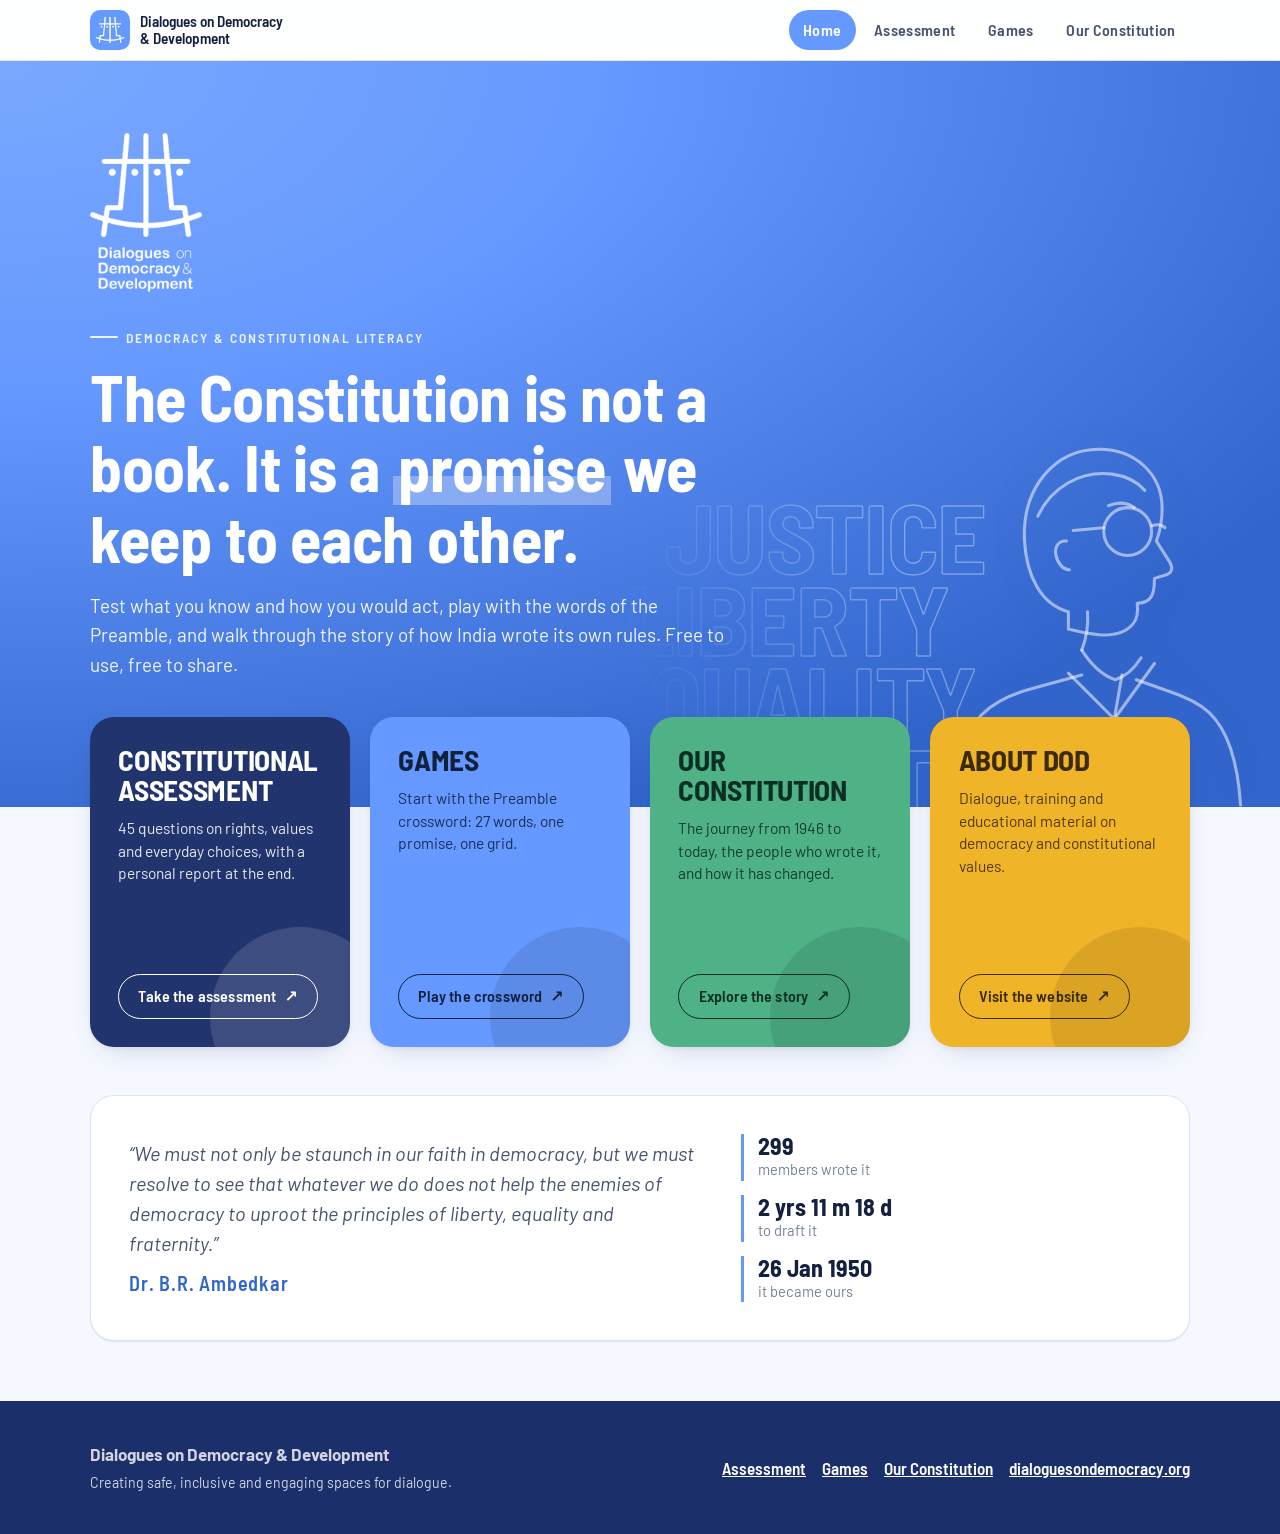
==== index.html @ 27ed3a21 "Add home hub, Preamble crossword and Our Constitution pages - index.html is now a tile hub; the asse" ====
<!doctype html>
<html lang="en">
<head>
  <meta charset="UTF-8">
  <meta name="viewport" content="width=device-width, initial-scale=1.0">
  <title>Democracy &amp; Constitutional Literacy · Dialogues on Democracy &amp; Development</title>
  <meta name="description" content="Take the constitutional literacy assessment, play the Preamble crossword, and explore the story of the Constitution of India. Free resources from Dialogues on Democracy &amp; Development.">
  <meta property="og:title" content="Democracy & Constitutional Literacy">
  <meta property="og:description" content="An assessment, a crossword and the story of our Constitution — from Dialogues on Democracy & Development.">
  <meta property="og:image" content="assets/logo-mark.png">
  <meta name="theme-color" content="#6699ff">
  <link rel="icon" type="image/png" href="assets/logo-mark.png">
  <link rel="preconnect" href="https://fonts.googleapis.com">
  <link rel="preconnect" href="https://fonts.gstatic.com" crossorigin>
  <link href="https://fonts.googleapis.com/css2?family=Barlow+Semi+Condensed:wght@500;600;700&family=Barlow:ital,wght@0,400;0,500;0,600;1,400&display=swap" rel="stylesheet">
  <link rel="stylesheet" href="css/base.css">
  <link rel="stylesheet" href="css/home.css">
</head>
<body>
  <nav class="site-nav">
    <div class="wrap">
      <a class="brand" href="./">
        <img src="assets/logo-mark.png" alt="">
        <span>Dialogues on Democracy<br>&amp; Development</span>
      </a>
      <ul>
        <li><a class="nav-link" href="./" aria-current="page">Home</a></li>
        <li><a class="nav-link" href="assessment.html">Assessment</a></li>
        <li><a class="nav-link" href="games.html">Games</a></li>
        <li><a class="nav-link" href="constitution.html">Our Constitution</a></li>
      </ul>
    </div>
  </nav>

  <header class="home-hero has-figure">
    <div class="hero-words" aria-hidden="true"><span>Justice</span><span>Liberty</span><span>Equality</span><span>Fraternity</span></div>
      <div class="hero-figure" aria-hidden="true">
        <svg viewBox="0 0 360 460" fill="none" stroke="currentColor" stroke-width="3.2" stroke-linecap="round" stroke-linejoin="round" aria-hidden="true" focusable="false">
        <!-- head in profile, facing right: skull, forehead, nose, lips, chin, jaw -->
        <path d="M152 256c-28-8-44-36-46-76-2-54 32-94 78-94 38 0 66 26 66 62 0 14-3 26-6 34l14 22c4 7 2 12-6 14l-10 3c0 9-1 16-4 20-3 4-8 6-14 6 1 9 0 16-4 21-7 9-20 13-36 12-10-1-20-3-32-6z"/>
        <!-- receding hairline, swept back -->
        <path d="M120 156c14-30 44-48 78-44 14 2 26 8 34 17"/>
        <!-- ear -->
        <path d="M150 182c-8-1-13 6-11 15 2 9 8 15 14 15"/>
        <!-- spectacles: lens, bridge, temple arm -->
        <circle cx="214" cy="172" r="25"/>
        <path d="M239 166c6-2 11-1 14 2"/>
        <path d="M189 168l-32 3"/>
        <!-- brow -->
        <path d="M194 145c10-4 20-3 27 2"/>
        <!-- neck -->
        <path d="M166 296c5-13 7-26 6-40"/>
        <!-- shoulders and jacket -->
        <path d="M28 458c4-52 18-84 42-102 12-9 28-16 48-21l48-13"/>
        <path d="M332 458c-3-48-14-79-33-97-10-9-24-16-42-22l-34-12"/>
        <!-- collar, lapels and tie -->
        <path d="M166 296c11 17 23 27 35 31 10-3 20-12 27-23"/>
        <path d="M152 320l48 48 8-46"/>
        <path d="M242 310l-42 58"/>
        <path d="M200 368l-14 20 18 72 20-72-14-20"/>
        </svg>
      </div>
    <div class="wrap">
      <img class="hero-logo" src="assets/logo-wordmark-white.png" alt="Dialogues on Democracy &amp; Development">
      <p class="eyebrow light">Democracy &amp; Constitutional Literacy</p>
      <h1>The Constitution is not a book. It is a <em>promise</em> we keep to each other.</h1>
      <p class="lede">Test what you know and how you would act, play with the words of the Preamble, and walk through the story of how India wrote its own rules. Free to use, free to share.</p>
    </div>
  </header>

  <main class="wrap home-main">
    <div class="tiles">
      <a class="tile t-navy" href="assessment.html">
        <h2>Constitutional<br>Assessment</h2>
        <p>45 questions on rights, values and everyday choices, with a personal report at the end.</p>
        <span class="tile-cta">Take the assessment <span aria-hidden="true">↗</span></span>
      </a>
      <a class="tile t-blue" href="games.html">
        <h2>Games</h2>
        <p>Start with the Preamble crossword: 27 words, one promise, one grid.</p>
        <span class="tile-cta">Play the crossword <span aria-hidden="true">↗</span></span>
      </a>
      <a class="tile t-green" href="constitution.html">
        <h2>Our<br>Constitution</h2>
        <p>The journey from 1946 to today, the people who wrote it, and how it has changed.</p>
        <span class="tile-cta">Explore the story <span aria-hidden="true">↗</span></span>
      </a>
      <a class="tile t-amber" href="https://www.dialoguesondemocracy.org/" target="_blank" rel="noopener">
        <h2>About DoD</h2>
        <p>Dialogue, training and educational material on democracy and constitutional values.</p>
        <span class="tile-cta">Visit the website <span aria-hidden="true">↗</span></span>
      </a>
    </div>

    <section class="quote-strip">
      <blockquote>
        “We must not only be staunch in our faith in democracy, but we must resolve to see that whatever we do does not help the enemies of democracy to uproot the principles of liberty, equality and fraternity.”
        <cite>Dr. B.R. Ambedkar</cite>
      </blockquote>
      <div class="strip-stats">
        <div><strong>299</strong><span>members wrote it</span></div>
        <div><strong>2 yrs 11 m 18 d</strong><span>to draft it</span></div>
        <div><strong>26 Jan 1950</strong><span>it became ours</span></div>
      </div>
    </section>
  </main>

  <footer class="site-foot">
    <div class="wrap">
      <div>
        <strong>Dialogues on Democracy &amp; Development</strong><br>
        <small>Creating safe, inclusive and engaging spaces for dialogue.</small>
      </div>
      <div class="foot-links">
        <a href="assessment.html">Assessment</a>
        <a href="games.html">Games</a>
        <a href="constitution.html">Our Constitution</a>
        <a href="https://www.dialoguesondemocracy.org/" target="_blank" rel="noopener">dialoguesondemocracy.org</a>
      </div>
    </div>
  </footer>
</body>
</html>
---- css/base.css ----
/* Constitutional Literacy Assessment — Dialogues on Democracy & Development
   Brand: periwinkle blue #6699ff, Barlow Semi Condensed display type. */

:root {
  --brand: #6699ff;
  --brand-600: #4a7cd4;
  --brand-700: #3366cc;
  --brand-900: #1b2f6b;
  --tint-1: #f0f4ff;
  --tint-2: #e6f2ff;
  --tint-3: #d6e3ff;

  --ink: #13203f;
  --ink-2: #46536f;
  --ink-3: #75809a;
  --line: #dde5f6;
  --bg: #f5f8ff;
  --surface: #ffffff;

  --s3: #17916a;   /* best response */
  --s2: #3f78de;   /* mostly aligned */
  --s1: #cc8a0a;   /* partly aligned */
  --s0: #d4574b;   /* not aligned */
  --s3-bg: #e3f5ee;
  --s2-bg: #e6eeff;
  --s1-bg: #fdf3dd;
  --s0-bg: #fbe8e6;

  --display: "Barlow Semi Condensed", "Barlow", system-ui, sans-serif;
  --body: "Barlow", system-ui, -apple-system, "Segoe UI", sans-serif;

  --r-sm: 10px;
  --r-md: 16px;
  --r-lg: 24px;
  --shadow-sm: 0 1px 2px rgba(19, 32, 63, .06), 0 1px 1px rgba(19, 32, 63, .04);
  --shadow-md: 0 10px 30px -12px rgba(27, 47, 107, .22), 0 2px 6px rgba(19, 32, 63, .05);
  --shadow-lg: 0 30px 60px -25px rgba(27, 47, 107, .35);
  --ease: cubic-bezier(.22, .8, .24, 1);
}

*, *::before, *::after { box-sizing: border-box; }
html { -webkit-text-size-adjust: 100%; }
body {
  margin: 0;
  background: var(--bg);
  color: var(--ink);
  font-family: var(--body);
  font-size: 17px;
  line-height: 1.55;
  -webkit-font-smoothing: antialiased;
  overflow-x: hidden;
}
h1, h2, h3, h4 { font-family: var(--display); line-height: 1.1; margin: 0; letter-spacing: -.005em; }
p { margin: 0; }
button, input { font: inherit; color: inherit; }
button { cursor: pointer; }
img { display: block; max-width: 100%; }
:focus-visible { outline: 3px solid var(--brand); outline-offset: 3px; border-radius: 6px; }
[tabindex="-1"]:focus { outline: none; }
.sr-only { position: absolute; width: 1px; height: 1px; overflow: hidden; clip: rect(0 0 0 0); white-space: nowrap; }

/* ---------- Buttons ---------- */
.btn {
  display: inline-flex; align-items: center; justify-content: center; gap: .55em;
  border: 0; border-radius: 999px;
  padding: .85em 1.6em;
  font-family: var(--display); font-weight: 600; font-size: 1.05rem; letter-spacing: .02em;
  transition: transform .2s var(--ease), box-shadow .2s var(--ease), background .2s, color .2s, opacity .2s;
  text-decoration: none; white-space: nowrap;
}
.btn svg { width: 1.1em; height: 1.1em; flex: none; }
.btn-primary { background: var(--brand); color: #fff; box-shadow: 0 8px 20px -8px rgba(102, 153, 255, .9); }
.btn-primary:hover:not(:disabled) { background: var(--brand-600); transform: translateY(-1px); }
.btn-primary:active:not(:disabled) { transform: translateY(0); }
.btn-primary:disabled { background: #b9cbf2; box-shadow: none; cursor: not-allowed; }
.btn-dark { background: var(--brand-900); color: #fff; }
.btn-dark:hover { background: #12234f; transform: translateY(-1px); }
.btn-ghost { background: transparent; color: var(--ink-2); padding-inline: 1.1em; }
.btn-ghost:hover { background: var(--tint-1); color: var(--brand-700); }
.btn-outline { background: var(--surface); color: var(--brand-700); box-shadow: inset 0 0 0 1.5px var(--tint-3); }
.btn-outline:hover { box-shadow: inset 0 0 0 1.5px var(--brand); }
.btn-white { background: #fff; color: var(--brand-700); }
.btn-white:hover { transform: translateY(-1px); box-shadow: 0 10px 24px -10px rgba(0,0,0,.35); }
.btn-lg { font-size: 1.15rem; padding: 1em 2em; }
.btn.ready { animation: nudge 1.6s var(--ease) 1; }
@keyframes nudge { 0%, 100% { box-shadow: 0 8px 20px -8px rgba(102,153,255,.9); } 40% { box-shadow: 0 0 0 8px rgba(102,153,255,.18), 0 8px 20px -8px rgba(102,153,255,.9); } }


/* ---------- Shared page furniture ---------- */
.wrap { width: 100%; max-width: 1180px; margin: 0 auto; padding: 0 clamp(16px, 4vw, 40px); }
.eyebrow {
  display: inline-flex; align-items: center; gap: .6em;
  font-family: var(--display); font-weight: 600; text-transform: uppercase; letter-spacing: .14em; font-size: .85rem;
  color: var(--brand-700);
}
.eyebrow::before { content: ""; width: 28px; height: 2px; background: currentColor; border-radius: 2px; }
.on-dark .eyebrow, .eyebrow.light { color: rgba(255,255,255,.88); }
/* The four Preamble words, set as an outlined lettermark behind the content. */
.hero-words {
  position: absolute; inset: auto -1.5% -3% auto; z-index: -1;
  display: flex; flex-direction: column; align-items: flex-end;
  font-family: var(--display); font-weight: 700; text-transform: uppercase;
  font-size: clamp(52px, 7.6vw, 116px); line-height: .84; letter-spacing: -.015em;
  color: transparent; -webkit-text-stroke: 1.4px rgba(255, 255, 255, .34);
  pointer-events: none; user-select: none;
  -webkit-mask-image: linear-gradient(258deg, #000 18%, rgba(0,0,0,.45) 48%, transparent 72%);
  mask-image: linear-gradient(258deg, #000 18%, rgba(0,0,0,.45) 48%, transparent 72%);
}
.hero-words span { display: block; animation: wordIn .9s var(--ease) both; }
.hero-words span:nth-child(1) { animation-delay: .05s; }
.hero-words span:nth-child(2) { margin-right: .38em; animation-delay: .16s; }
.hero-words span:nth-child(3) { margin-right: .1em; animation-delay: .27s; }
.hero-words span:nth-child(4) { animation-delay: .38s; }
@keyframes wordIn { from { opacity: 0; transform: translateX(26px); } to { opacity: 1; transform: none; } }

/* Line-art portrait used alongside the lettermark. */
.hero-figure {
  position: absolute; z-index: -1; pointer-events: none; user-select: none;
  right: clamp(-28px, 1vw, 40px); bottom: 0;
  height: min(86%, 440px); width: auto; color: #fff;
  filter: drop-shadow(0 0 26px rgba(19, 32, 63, .14));
}
.hero-figure svg { height: 100%; width: auto; }
.hero-figure path, .hero-figure circle {
  stroke: rgba(255,255,255,.52);
  stroke-dasharray: 1400; stroke-dashoffset: 1400;
  animation: draw 2.4s var(--ease) forwards;
}
.hero-figure circle { stroke-dasharray: 200; stroke-dashoffset: 200; }
/* When a hero carries the portrait, the lettermark sits to its left. */
.has-figure .hero-words { right: clamp(180px, 23vw, 350px); bottom: -2%; }
@keyframes draw { to { stroke-dashoffset: 0; } }
@media (prefers-reduced-motion: reduce) {
  .hero-figure path, .hero-figure circle { stroke-dashoffset: 0; animation: none; }
}
@media (max-width: 900px) {
  .hero-figure { height: min(50%, 220px); right: -20px; }
  .hero-figure path, .hero-figure circle { stroke: rgba(255,255,255,.4); }
  /* One graphic is enough on a small screen: keep the portrait, drop the lettermark. */
  .has-figure .hero-words { display: none; }
  .has-figure .hero-figure { height: min(38%, 200px); right: -46px; bottom: -8px; opacity: .5; }
}

.site-nav {
  position: sticky; top: 0; z-index: 30;
  background: rgba(255,255,255,.88); backdrop-filter: saturate(1.4) blur(12px); -webkit-backdrop-filter: saturate(1.4) blur(12px);
  border-bottom: 1px solid var(--line);
}
.site-nav .wrap { display: flex; align-items: center; justify-content: space-between; gap: 20px; padding-block: 10px; }
.brand { display: flex; align-items: center; gap: 10px; text-decoration: none; color: var(--ink); background: none; border: 0; padding: 0; text-align: left; }
.brand img { width: 40px; height: 40px; border-radius: 10px; }
.brand span { font-family: var(--display); font-weight: 600; font-size: .95rem; line-height: 1.1; }
.site-nav ul { list-style: none; display: flex; gap: 4px; margin: 0; padding: 0; }
.site-nav a.nav-link {
  display: block; text-decoration: none; color: var(--ink-2);
  font-family: var(--display); font-weight: 600; font-size: 1rem; letter-spacing: .02em;
  padding: .45em .9em; border-radius: 999px; transition: background .2s, color .2s; white-space: nowrap;
}
.site-nav a.nav-link:hover { background: var(--tint-1); color: var(--brand-700); }
.site-nav a.nav-link[aria-current="page"] { background: var(--brand); color: #fff; }

.site-foot { background: var(--brand-900); color: rgba(255,255,255,.8); padding: 40px 0; margin-top: 60px; }
.site-foot .wrap { display: flex; flex-wrap: wrap; gap: 16px 32px; align-items: center; justify-content: space-between; }
.site-foot a { color: #fff; }
.site-foot .foot-links { display: flex; flex-wrap: wrap; gap: 16px; font-family: var(--display); font-weight: 600; }
.site-foot small { font-size: .88rem; }

@media (max-width: 680px) {
  .site-nav .wrap { flex-direction: column; align-items: stretch; gap: 10px; }
  .site-nav ul { overflow-x: auto; scrollbar-width: none; padding-bottom: 2px; }
  .site-nav .brand span { font-size: .88rem; }
  .site-nav ul::-webkit-scrollbar { display: none; }
  .site-foot .wrap { flex-direction: column; align-items: flex-start; }
}

/* ---------- Motion ---------- */
@keyframes rise { from { opacity: 0; transform: translateY(14px); } to { opacity: 1; transform: none; } }
@keyframes inR { from { opacity: 0; transform: translateX(36px); } to { opacity: 1; transform: none; } }
@keyframes inL { from { opacity: 0; transform: translateX(-36px); } to { opacity: 1; transform: none; } }
@keyframes pop { from { opacity: 0; transform: scale(.96) translateY(10px); } to { opacity: 1; transform: none; } }
.anim-r { animation: inR .5s var(--ease) both; }
.anim-l { animation: inL .5s var(--ease) both; }
.anim-pop { animation: pop .6s var(--ease) both; }
.anim-rise { animation: rise .6s var(--ease) both; }
.options .opt { animation: rise .45s var(--ease) both; }
.options .opt:nth-child(1) { animation-delay: .06s; }
.options .opt:nth-child(2) { animation-delay: .11s; }
.options .opt:nth-child(3) { animation-delay: .16s; }
.options .opt:nth-child(4) { animation-delay: .21s; }
.options .opt:nth-child(5) { animation-delay: .26s; }
.report-body > * { animation: rise .7s var(--ease) both; }
.report-body > *:nth-child(2) { animation-delay: .1s; }
.report-body > *:nth-child(3) { animation-delay: .2s; }

@media (prefers-reduced-motion: reduce) {
  *, *::before, *::after { animation-duration: .01ms !important; animation-delay: 0ms !important; transition-duration: .01ms !important; }
}
---- css/home.css ----
/* Home hub — Dialogues on Democracy & Development */

.home-hero {
  position: relative; overflow: hidden; isolation: isolate;
  background: radial-gradient(120% 110% at 0% 0%, #7aa8ff 0%, var(--brand) 40%, var(--brand-700) 100%);
  color: #fff; padding: clamp(34px, 6vw, 72px) 0 clamp(70px, 10vw, 128px);
}
.home-hero .hero-logo { width: clamp(84px, 9vw, 112px); margin-bottom: 26px; }
.home-hero h1 { font-size: clamp(2.2rem, 5.2vw, 4rem); font-weight: 700; margin: 14px 0 18px; max-width: 20ch; }
.home-hero h1 em { font-style: normal; background: linear-gradient(transparent 62%, rgba(255,255,255,.3) 62%); padding: 0 .08em; }
.home-hero .lede { font-size: clamp(1.02rem, 1.6vw, 1.18rem); color: rgba(255,255,255,.92); max-width: 58ch; }

.home-main { margin-top: clamp(-90px, -8vw, -56px); position: relative; z-index: 2; }

.tiles { display: grid; grid-template-columns: repeat(4, minmax(0, 1fr)); gap: clamp(14px, 1.6vw, 22px); }
.tile {
  position: relative; overflow: hidden; isolation: isolate;
  display: flex; flex-direction: column; gap: 12px;
  min-height: clamp(260px, 26vw, 330px);
  border-radius: var(--r-lg); padding: clamp(20px, 2.2vw, 30px);
  text-decoration: none; box-shadow: var(--shadow-md);
  transition: transform .3s var(--ease), box-shadow .3s var(--ease);
  animation: rise .6s var(--ease) both;
}
.tile:nth-child(2) { animation-delay: .08s; }
.tile:nth-child(3) { animation-delay: .16s; }
.tile:nth-child(4) { animation-delay: .24s; }
.tile::after {
  content: ""; position: absolute; right: -40px; bottom: -60px; width: 180px; height: 180px; z-index: -1;
  border-radius: 50%; background: currentColor; opacity: .12;
  transition: transform .45s var(--ease);
}
.tile:hover { transform: translateY(-6px); box-shadow: var(--shadow-lg); }
.tile:hover::after { transform: scale(1.45); }
.tile h2 {
  font-family: var(--display); font-weight: 700; text-transform: uppercase;
  font-size: clamp(1.5rem, 2.3vw, 2.1rem); line-height: 1.02; letter-spacing: -.01em;
}
.tile p { font-size: .97rem; line-height: 1.45; opacity: .88; max-width: 30ch; }
.tile-cta {
  margin-top: auto; align-self: flex-start;
  display: inline-flex; align-items: center; gap: .5em;
  border: 1.6px solid currentColor; border-radius: 999px;
  padding: .55em 1.2em;
  font-family: var(--display); font-weight: 600; font-size: 1rem; letter-spacing: .01em;
  transition: background .25s, color .25s;
}
.tile:hover .tile-cta { background: currentColor; }
.tile:hover .tile-cta span { color: inherit; }

/* Colour ways — the CTA fill flips to the tile's own background on hover. */
.t-navy { background: #22346e; color: #fff; }
.t-navy:hover .tile-cta { color: #22346e; }
.t-blue { background: var(--brand); color: #10213f; }
.t-blue:hover .tile-cta { color: var(--brand); }
.t-green { background: #4fb286; color: #0b2f22; }
.t-green:hover .tile-cta { color: #4fb286; }
.t-amber { background: #f0b429; color: #3b2a02; }
.t-amber:hover .tile-cta { color: #f0b429; }

.quote-strip {
  margin: clamp(28px, 4vw, 48px) 0 0;
  display: grid; grid-template-columns: minmax(0, 1.4fr) minmax(0, 1fr); gap: clamp(20px, 3vw, 44px); align-items: center;
  background: var(--surface); border: 1px solid var(--line); border-radius: var(--r-lg);
  padding: clamp(22px, 3vw, 38px); box-shadow: var(--shadow-sm);
}
.quote-strip blockquote { margin: 0; font-size: clamp(1.05rem, 1.6vw, 1.25rem); font-style: italic; color: var(--ink-2); line-height: 1.5; }
.quote-strip cite { display: block; margin-top: 10px; font-style: normal; font-family: var(--display); font-weight: 600; letter-spacing: .04em; color: var(--brand-700); }
.strip-stats { display: grid; gap: 14px; }
.strip-stats div { display: flex; flex-direction: column; border-left: 3px solid var(--brand); padding-left: 14px; }
.strip-stats strong { font-family: var(--display); font-weight: 700; font-size: 1.5rem; line-height: 1; }
.strip-stats span { font-size: .92rem; color: var(--ink-3); }

@media (max-width: 1000px) {
  .tiles { grid-template-columns: repeat(2, minmax(0, 1fr)); }
  .quote-strip { grid-template-columns: 1fr; }
}
@media (max-width: 560px) {
  .tiles { grid-template-columns: 1fr; }
  .tile { min-height: 0; }
}
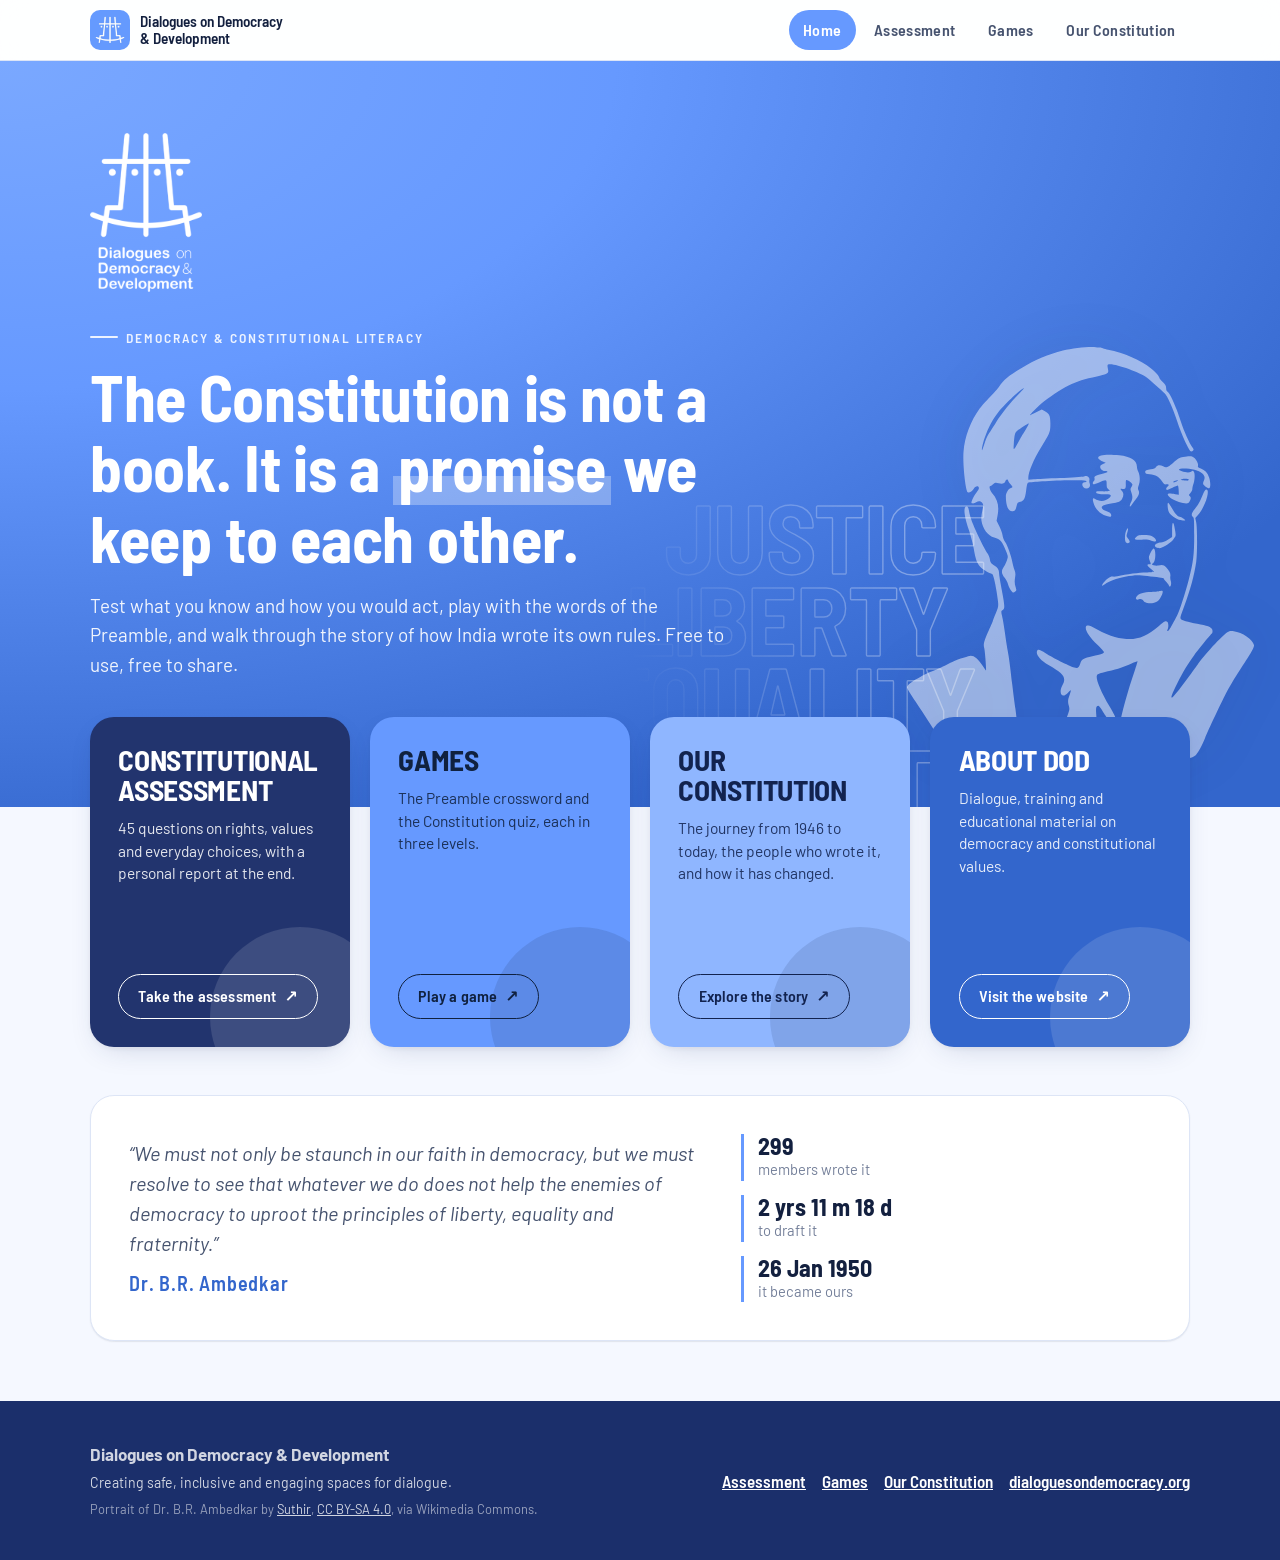
==== commit 1656eec5: "Add quiz and crossword levels, photographs on Our Constitution, new portrait Games - games.html is n" ====
--- a/index.html
+++ b/index.html
@@ -34,32 +34,7 @@
 
   <header class="home-hero has-figure">
     <div class="hero-words" aria-hidden="true"><span>Justice</span><span>Liberty</span><span>Equality</span><span>Fraternity</span></div>
-      <div class="hero-figure" aria-hidden="true">
-        <svg viewBox="0 0 360 460" fill="none" stroke="currentColor" stroke-width="3.2" stroke-linecap="round" stroke-linejoin="round" aria-hidden="true" focusable="false">
-        <!-- head in profile, facing right: skull, forehead, nose, lips, chin, jaw -->
-        <path d="M152 256c-28-8-44-36-46-76-2-54 32-94 78-94 38 0 66 26 66 62 0 14-3 26-6 34l14 22c4 7 2 12-6 14l-10 3c0 9-1 16-4 20-3 4-8 6-14 6 1 9 0 16-4 21-7 9-20 13-36 12-10-1-20-3-32-6z"/>
-        <!-- receding hairline, swept back -->
-        <path d="M120 156c14-30 44-48 78-44 14 2 26 8 34 17"/>
-        <!-- ear -->
-        <path d="M150 182c-8-1-13 6-11 15 2 9 8 15 14 15"/>
-        <!-- spectacles: lens, bridge, temple arm -->
-        <circle cx="214" cy="172" r="25"/>
-        <path d="M239 166c6-2 11-1 14 2"/>
-        <path d="M189 168l-32 3"/>
-        <!-- brow -->
-        <path d="M194 145c10-4 20-3 27 2"/>
-        <!-- neck -->
-        <path d="M166 296c5-13 7-26 6-40"/>
-        <!-- shoulders and jacket -->
-        <path d="M28 458c4-52 18-84 42-102 12-9 28-16 48-21l48-13"/>
-        <path d="M332 458c-3-48-14-79-33-97-10-9-24-16-42-22l-34-12"/>
-        <!-- collar, lapels and tie -->
-        <path d="M166 296c11 17 23 27 35 31 10-3 20-12 27-23"/>
-        <path d="M152 320l48 48 8-46"/>
-        <path d="M242 310l-42 58"/>
-        <path d="M200 368l-14 20 18 72 20-72-14-20"/>
-        </svg>
-      </div>
+      <div class="hero-figure" aria-hidden="true"><img src="assets/ambedkar-portrait.svg" alt=""></div>
     <div class="wrap">
       <img class="hero-logo" src="assets/logo-wordmark-white.png" alt="Dialogues on Democracy &amp; Development">
       <p class="eyebrow light">Democracy &amp; Constitutional Literacy</p>
@@ -77,15 +52,15 @@
       </a>
       <a class="tile t-blue" href="games.html">
         <h2>Games</h2>
-        <p>Start with the Preamble crossword: 27 words, one promise, one grid.</p>
-        <span class="tile-cta">Play the crossword <span aria-hidden="true">↗</span></span>
+        <p>The Preamble crossword and the Constitution quiz, each in three levels.</p>
+        <span class="tile-cta">Play a game <span aria-hidden="true">↗</span></span>
       </a>
-      <a class="tile t-green" href="constitution.html">
+      <a class="tile t-sky" href="constitution.html">
         <h2>Our<br>Constitution</h2>
         <p>The journey from 1946 to today, the people who wrote it, and how it has changed.</p>
         <span class="tile-cta">Explore the story <span aria-hidden="true">↗</span></span>
       </a>
-      <a class="tile t-amber" href="https://www.dialoguesondemocracy.org/" target="_blank" rel="noopener">
+      <a class="tile t-deep" href="https://www.dialoguesondemocracy.org/" target="_blank" rel="noopener">
         <h2>About DoD</h2>
         <p>Dialogue, training and educational material on democracy and constitutional values.</p>
         <span class="tile-cta">Visit the website <span aria-hidden="true">↗</span></span>
@@ -109,7 +84,8 @@
     <div class="wrap">
       <div>
         <strong>Dialogues on Democracy &amp; Development</strong><br>
-        <small>Creating safe, inclusive and engaging spaces for dialogue.</small>
+        <small>Creating safe, inclusive and engaging spaces for dialogue.</small><br>
+        <small class="attrib">Portrait of Dr. B.R. Ambedkar by <a href="https://commons.wikimedia.org/wiki/File:B._R._Ambedkar.svg" target="_blank" rel="noopener">Suthir</a>, <a href="https://creativecommons.org/licenses/by-sa/4.0" target="_blank" rel="noopener">CC BY-SA 4.0</a>, via Wikimedia Commons.</small>
       </div>
       <div class="foot-links">
         <a href="assessment.html">Assessment</a>
--- a/css/base.css
+++ b/css/base.css
@@ -116,29 +116,27 @@
 /* Line-art portrait used alongside the lettermark. */
 .hero-figure {
   position: absolute; z-index: -1; pointer-events: none; user-select: none;
-  right: clamp(-28px, 1vw, 40px); bottom: 0;
-  height: min(86%, 440px); width: auto; color: #fff;
+  right: clamp(-20px, 2vw, 56px); bottom: 0;
+  height: min(88%, 460px); width: auto; color: #fff;
   filter: drop-shadow(0 0 26px rgba(19, 32, 63, .14));
 }
-.hero-figure svg { height: 100%; width: auto; }
-.hero-figure path, .hero-figure circle {
-  stroke: rgba(255,255,255,.52);
-  stroke-dasharray: 1400; stroke-dashoffset: 1400;
-  animation: draw 2.4s var(--ease) forwards;
+.hero-figure img {
+  height: 100%; width: auto;
+  /* the source art is black; this renders it white against the blue */
+  filter: brightness(0) invert(1);
+  opacity: .5;
+  animation: figureIn 1.2s var(--ease) both;
 }
-.hero-figure circle { stroke-dasharray: 200; stroke-dashoffset: 200; }
+@keyframes figureIn { from { opacity: 0; transform: translateY(14px) scale(.98); } to { opacity: .5; transform: none; } }
 /* When a hero carries the portrait, the lettermark sits to its left. */
 .has-figure .hero-words { right: clamp(180px, 23vw, 350px); bottom: -2%; }
-@keyframes draw { to { stroke-dashoffset: 0; } }
-@media (prefers-reduced-motion: reduce) {
-  .hero-figure path, .hero-figure circle { stroke-dashoffset: 0; animation: none; }
-}
+
 @media (max-width: 900px) {
   .hero-figure { height: min(50%, 220px); right: -20px; }
-  .hero-figure path, .hero-figure circle { stroke: rgba(255,255,255,.4); }
   /* One graphic is enough on a small screen: keep the portrait, drop the lettermark. */
   .has-figure .hero-words { display: none; }
-  .has-figure .hero-figure { height: min(38%, 200px); right: -46px; bottom: -8px; opacity: .5; }
+  .has-figure .hero-figure { height: min(40%, 210px); right: -34px; bottom: -6px; }
+  .has-figure .hero-figure img { opacity: .34; }
 }
 
 .site-nav {
@@ -164,6 +162,8 @@
 .site-foot a { color: #fff; }
 .site-foot .foot-links { display: flex; flex-wrap: wrap; gap: 16px; font-family: var(--display); font-weight: 600; }
 .site-foot small { font-size: .88rem; }
+.site-foot .attrib { display: inline-block; margin-top: 6px; color: rgba(255,255,255,.55); font-size: .8rem; }
+.site-foot .attrib a { color: rgba(255,255,255,.8); }
 
 @media (max-width: 680px) {
   .site-nav .wrap { flex-direction: column; align-items: stretch; gap: 10px; }
--- a/css/home.css
+++ b/css/home.css
@@ -53,10 +53,10 @@
 .t-navy:hover .tile-cta { color: #22346e; }
 .t-blue { background: var(--brand); color: #10213f; }
 .t-blue:hover .tile-cta { color: var(--brand); }
-.t-green { background: #4fb286; color: #0b2f22; }
-.t-green:hover .tile-cta { color: #4fb286; }
-.t-amber { background: #f0b429; color: #3b2a02; }
-.t-amber:hover .tile-cta { color: #f0b429; }
+.t-sky { background: #8fb6ff; color: #12234f; }
+.t-sky:hover .tile-cta { color: #8fb6ff; }
+.t-deep { background: var(--brand-700); color: #fff; }
+.t-deep:hover .tile-cta { color: var(--brand-700); }
 
 .quote-strip {
   margin: clamp(28px, 4vw, 48px) 0 0;
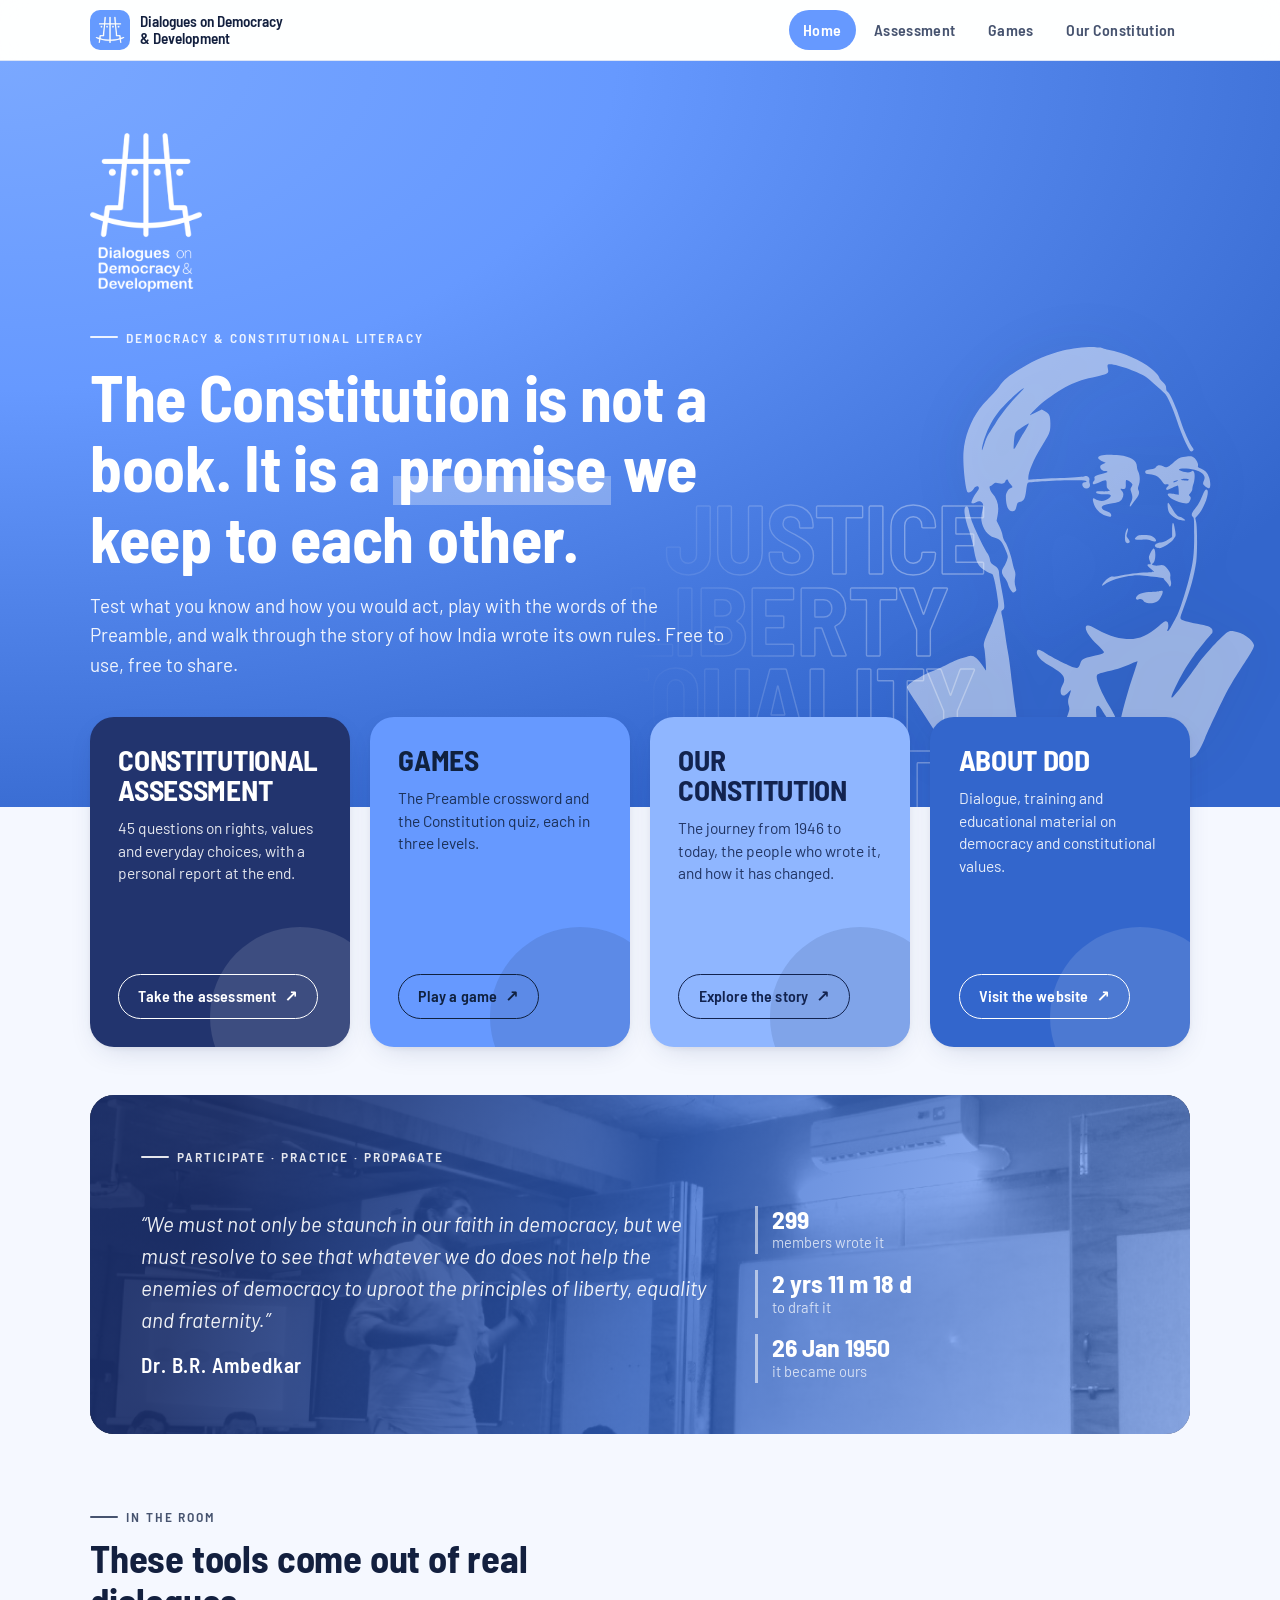
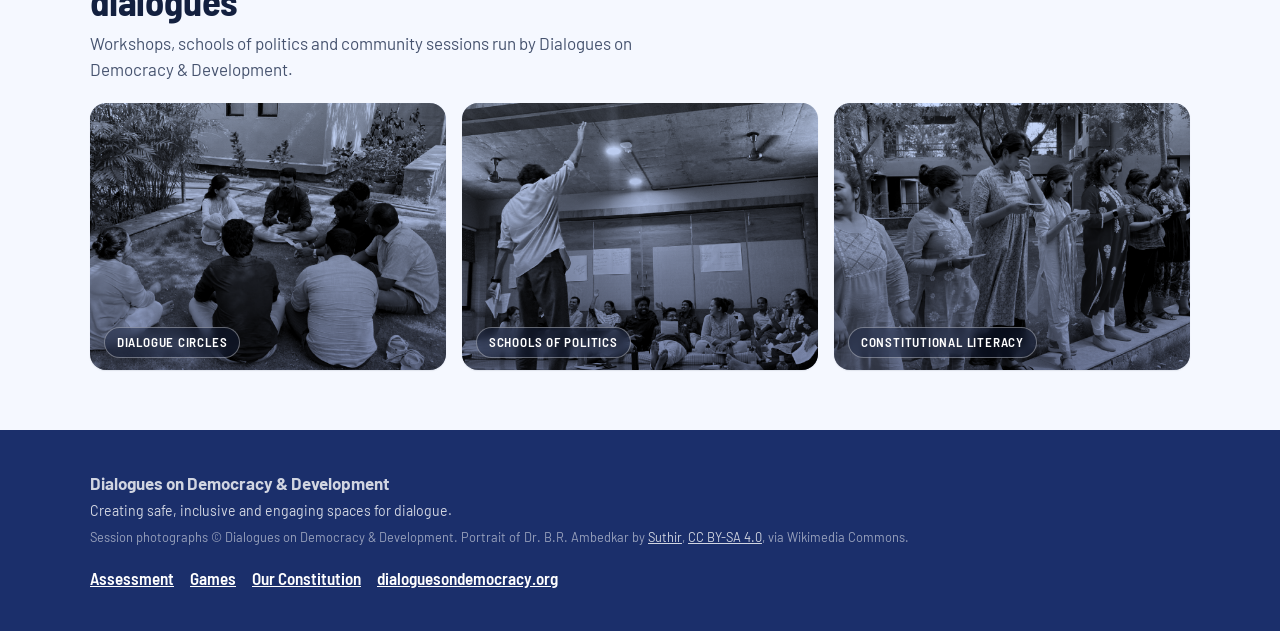
==== commit 5aaabbe5: "Bring DoD's photographic house style into the site - Duotone photo band on the home page carrying th" ====
--- a/index.html
+++ b/index.html
@@ -67,15 +67,34 @@
       </a>
     </div>
 
-    <section class="quote-strip">
-      <blockquote>
-        “We must not only be staunch in our faith in democracy, but we must resolve to see that whatever we do does not help the enemies of democracy to uproot the principles of liberty, equality and fraternity.”
-        <cite>Dr. B.R. Ambedkar</cite>
-      </blockquote>
-      <div class="strip-stats">
-        <div><strong>299</strong><span>members wrote it</span></div>
-        <div><strong>2 yrs 11 m 18 d</strong><span>to draft it</span></div>
-        <div><strong>26 Jan 1950</strong><span>it became ours</span></div>
+    <section class="photo-band">
+      <div class="pb-media" aria-hidden="true">
+        <img src="assets/photos/session-hall.jpg" alt="">
+      </div>
+      <div class="pb-inner">
+        <p class="eyebrow light">Participate · Practice · Propagate</p>
+        <blockquote>
+          “We must not only be staunch in our faith in democracy, but we must resolve to see that whatever we do does not help the enemies of democracy to uproot the principles of liberty, equality and fraternity.”
+          <cite>Dr. B.R. Ambedkar</cite>
+        </blockquote>
+        <div class="strip-stats">
+          <div><strong>299</strong><span>members wrote it</span></div>
+          <div><strong>2 yrs 11 m 18 d</strong><span>to draft it</span></div>
+          <div><strong>26 Jan 1950</strong><span>it became ours</span></div>
+        </div>
+      </div>
+    </section>
+
+    <section class="room">
+      <div class="room-head">
+        <p class="eyebrow">In the room</p>
+        <h2>These tools come out of real dialogues</h2>
+        <p>Workshops, schools of politics and community sessions run by Dialogues on Democracy &amp; Development.</p>
+      </div>
+      <div class="room-strip">
+        <figure class="shot"><img src="assets/photos/circle-outdoors.jpg" alt="Participants sitting in a circle on the grass during a session" loading="lazy"><figcaption>Dialogue circles</figcaption></figure>
+        <figure class="shot"><img src="assets/photos/hands-up.jpg" alt="A facilitator with a raised hand addressing a seated group" loading="lazy"><figcaption>Schools of politics</figcaption></figure>
+        <figure class="shot"><img src="assets/photos/line-outdoors.jpg" alt="Participants standing in a line outdoors during an exercise" loading="lazy"><figcaption>Constitutional literacy</figcaption></figure>
       </div>
     </section>
   </main>
@@ -85,7 +104,7 @@
       <div>
         <strong>Dialogues on Democracy &amp; Development</strong><br>
         <small>Creating safe, inclusive and engaging spaces for dialogue.</small><br>
-        <small class="attrib">Portrait of Dr. B.R. Ambedkar by <a href="https://commons.wikimedia.org/wiki/File:B._R._Ambedkar.svg" target="_blank" rel="noopener">Suthir</a>, <a href="https://creativecommons.org/licenses/by-sa/4.0" target="_blank" rel="noopener">CC BY-SA 4.0</a>, via Wikimedia Commons.</small>
+        <small class="attrib">Session photographs © Dialogues on Democracy &amp; Development. Portrait of Dr. B.R. Ambedkar by <a href="https://commons.wikimedia.org/wiki/File:B._R._Ambedkar.svg" target="_blank" rel="noopener">Suthir</a>, <a href="https://creativecommons.org/licenses/by-sa/4.0" target="_blank" rel="noopener">CC BY-SA 4.0</a>, via Wikimedia Commons.</small>
       </div>
       <div class="foot-links">
         <a href="assessment.html">Assessment</a>
--- a/css/home.css
+++ b/css/home.css
@@ -58,22 +58,65 @@
 .t-deep { background: var(--brand-700); color: #fff; }
 .t-deep:hover .tile-cta { color: var(--brand-700); }
 
-.quote-strip {
+/* A duotone photo band, in the style of the DoD social posts:
+   the photograph desaturated, the brand blue laid over it. */
+.photo-band {
+  position: relative; overflow: hidden; isolation: isolate;
   margin: clamp(28px, 4vw, 48px) 0 0;
-  display: grid; grid-template-columns: minmax(0, 1.4fr) minmax(0, 1fr); gap: clamp(20px, 3vw, 44px); align-items: center;
-  background: var(--surface); border: 1px solid var(--line); border-radius: var(--r-lg);
-  padding: clamp(22px, 3vw, 38px); box-shadow: var(--shadow-sm);
+  border-radius: var(--r-lg); background: var(--brand-900);
+  padding: clamp(26px, 4vw, 52px);
 }
-.quote-strip blockquote { margin: 0; font-size: clamp(1.05rem, 1.6vw, 1.25rem); font-style: italic; color: var(--ink-2); line-height: 1.5; }
-.quote-strip cite { display: block; margin-top: 10px; font-style: normal; font-family: var(--display); font-weight: 600; letter-spacing: .04em; color: var(--brand-700); }
-.strip-stats { display: grid; gap: 14px; }
-.strip-stats div { display: flex; flex-direction: column; border-left: 3px solid var(--brand); padding-left: 14px; }
-.strip-stats strong { font-family: var(--display); font-weight: 700; font-size: 1.5rem; line-height: 1; }
-.strip-stats span { font-size: .92rem; color: var(--ink-3); }
+.pb-media { position: absolute; inset: 0; z-index: -2; }
+.pb-media img { width: 100%; height: 100%; object-fit: cover; object-position: center 40%; filter: grayscale(1) contrast(1.12) brightness(1.02); }
+.photo-band::after {
+  content: ""; position: absolute; inset: 0; z-index: -1;
+  background: linear-gradient(105deg, rgba(27,47,107,.92) 12%, rgba(51,102,204,.78) 52%, rgba(102,153,255,.58) 100%);
+}
+.pb-inner { display: grid; grid-template-columns: minmax(0, 1.5fr) minmax(0, 1fr); gap: clamp(20px, 3vw, 48px); align-items: center; }
+.pb-inner .eyebrow { grid-column: 1 / -1; }
+.photo-band blockquote { margin: 0; font-size: clamp(1.05rem, 1.7vw, 1.3rem); font-style: italic; color: rgba(255,255,255,.92); line-height: 1.55; }
+.photo-band cite { display: block; margin-top: 12px; font-style: normal; font-family: var(--display); font-weight: 600; letter-spacing: .04em; color: #fff; }
+.strip-stats { display: grid; gap: 16px; }
+.strip-stats div { display: flex; flex-direction: column; border-left: 3px solid rgba(255,255,255,.55); padding-left: 14px; }
+.strip-stats strong { font-family: var(--display); font-weight: 700; font-size: 1.6rem; line-height: 1; color: #fff; }
+.strip-stats span { font-size: .92rem; color: rgba(255,255,255,.72); }
+
+/* Three photographs from DoD sessions, blue-framed like the posts. */
+.room { margin-top: clamp(34px, 5vw, 64px); }
+.room-head { max-width: 58ch; margin-bottom: 20px; }
+.room-head h2 { font-size: clamp(1.7rem, 3.2vw, 2.4rem); font-weight: 700; margin: 10px 0 8px; }
+.room-head p { color: var(--ink-2); }
+.room-strip { display: grid; grid-template-columns: repeat(3, minmax(0, 1fr)); gap: 16px; }
+.shot {
+  position: relative; margin: 0; overflow: hidden; isolation: isolate;
+  border-radius: var(--r-md); aspect-ratio: 4 / 3; box-shadow: var(--shadow-sm);
+}
+.shot img {
+  width: 100%; height: 100%; object-fit: cover; display: block;
+  filter: grayscale(1) contrast(1.06);
+  transition: transform .6s var(--ease), filter .5s;
+}
+.shot::after {
+  content: ""; position: absolute; inset: 0; pointer-events: none;
+  background: linear-gradient(180deg, rgba(102,153,255,.34), rgba(27,47,107,.6));
+  mix-blend-mode: multiply; transition: opacity .4s;
+}
+.shot:hover img { transform: scale(1.05); filter: grayscale(.15) contrast(1.02); }
+.shot:hover::after { opacity: .25; }
+.shot figcaption {
+  position: absolute; left: 14px; bottom: 12px; z-index: 1;
+  font-family: var(--display); font-weight: 600; letter-spacing: .06em; text-transform: uppercase;
+  font-size: .82rem; color: #fff; background: rgba(19,32,63,.42);
+  border: 1px solid rgba(255,255,255,.35); border-radius: 999px; padding: .3em .9em;
+  backdrop-filter: blur(4px);
+}
 
 @media (max-width: 1000px) {
   .tiles { grid-template-columns: repeat(2, minmax(0, 1fr)); }
-  .quote-strip { grid-template-columns: 1fr; }
+  .pb-inner { grid-template-columns: 1fr; }
+}
+@media (max-width: 700px) {
+  .room-strip { grid-template-columns: 1fr; }
 }
 @media (max-width: 560px) {
   .tiles { grid-template-columns: 1fr; }
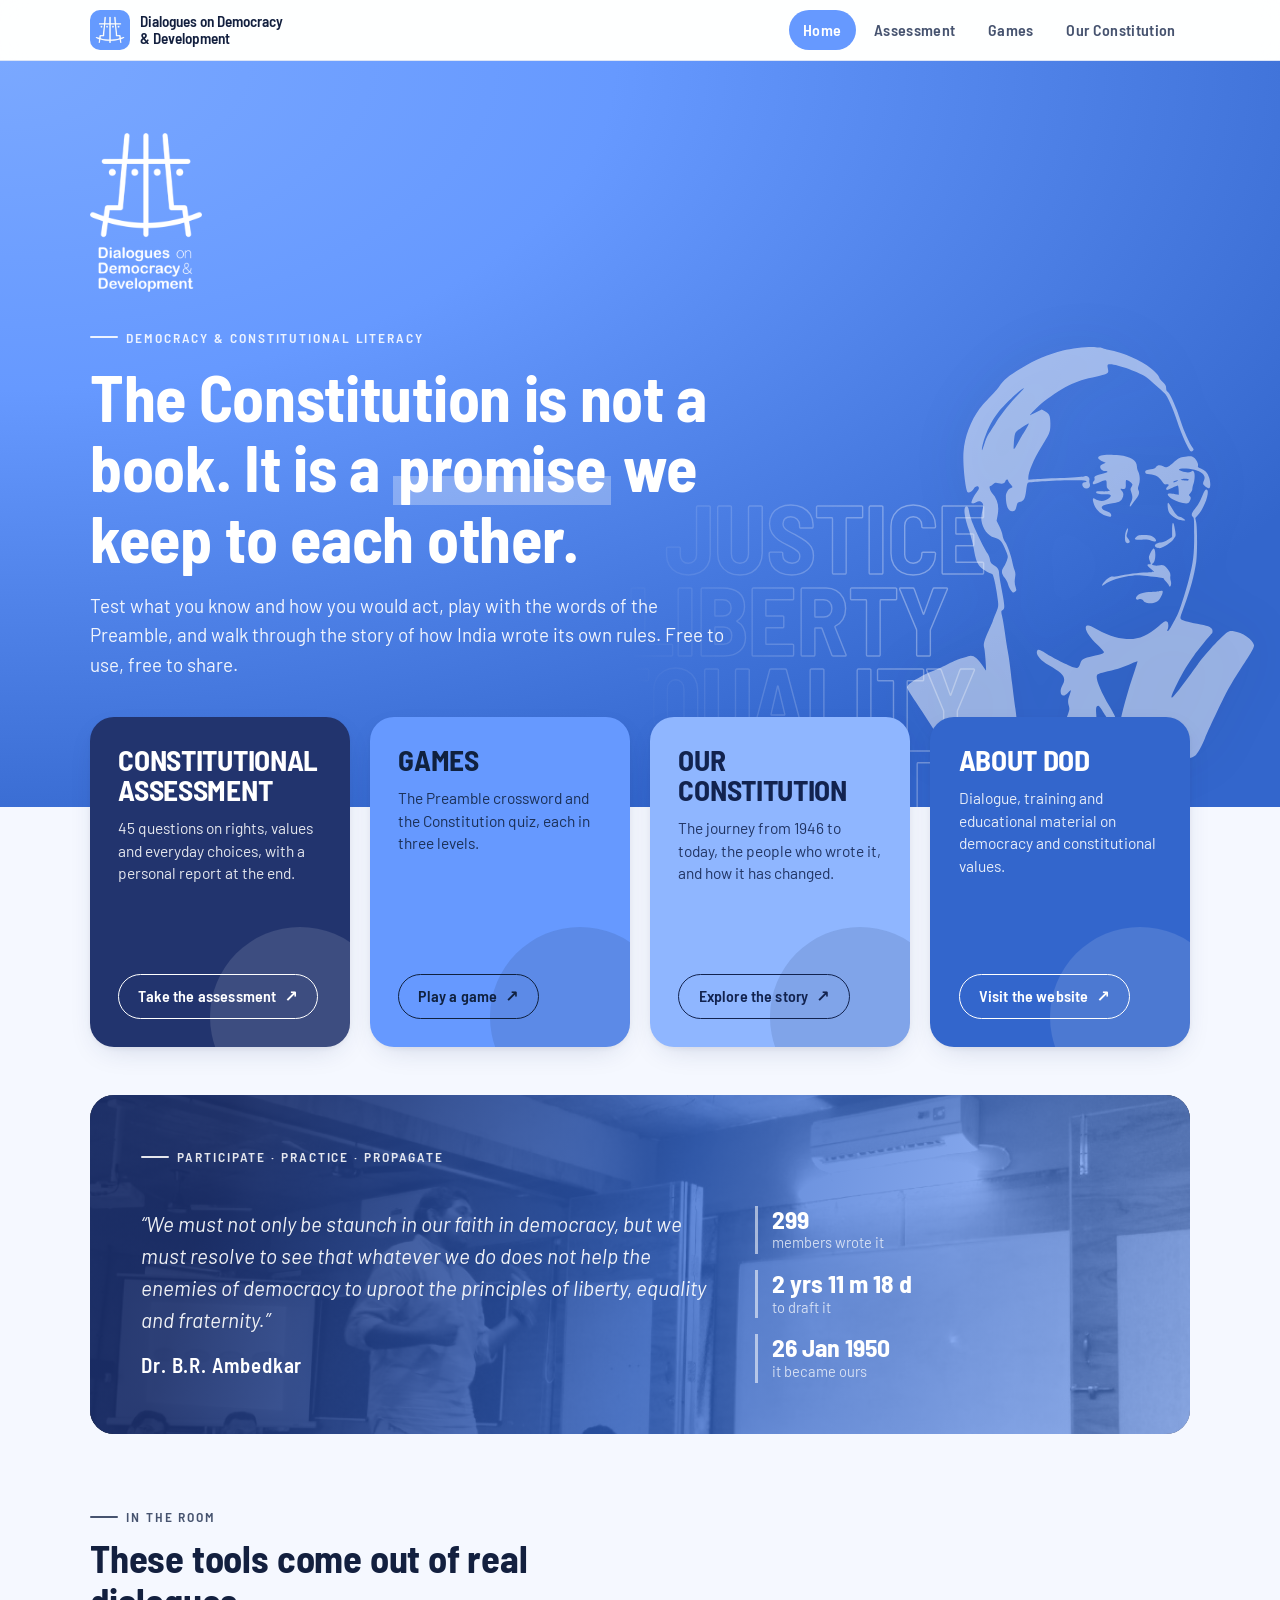
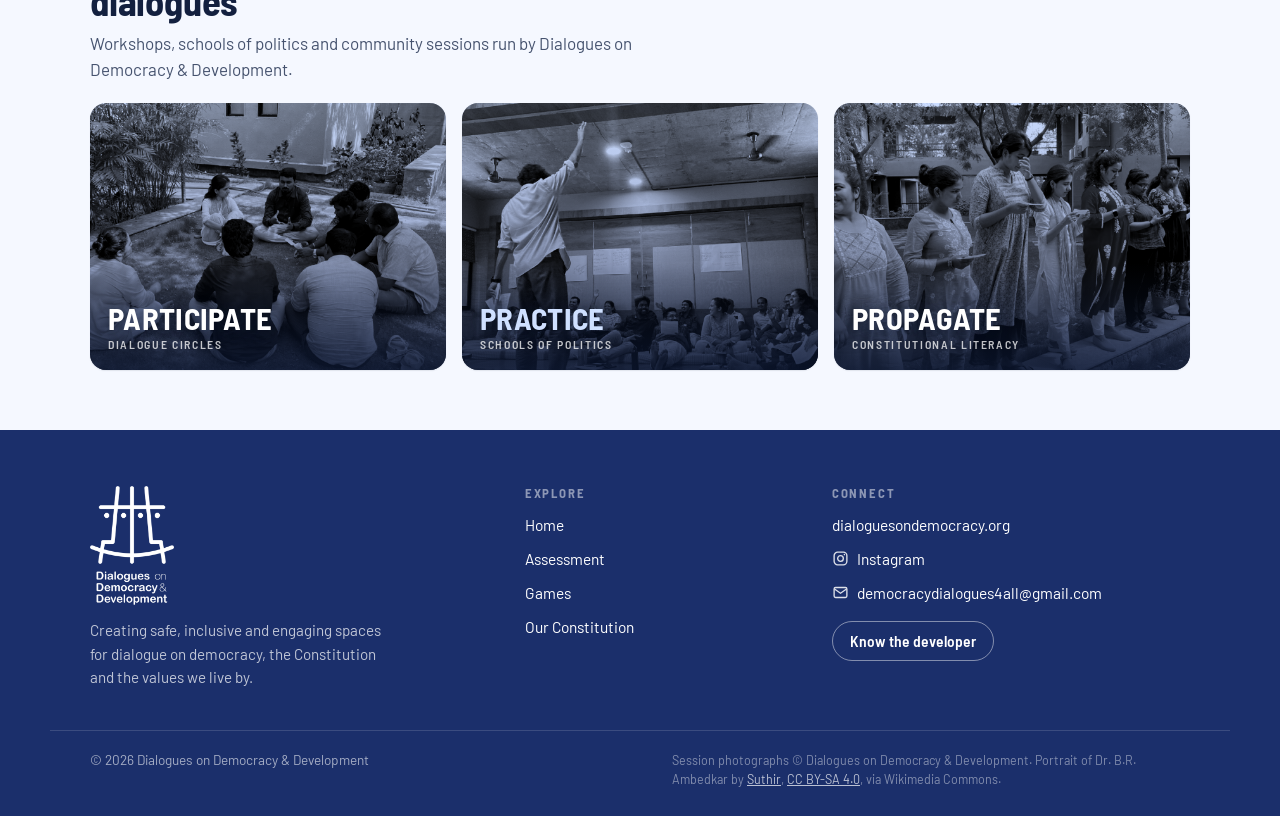
==== commit d1e45737: "Common footer, developer page, and two design refinements - One footer across every page, with Insta" ====
--- a/index.html
+++ b/index.html
@@ -92,26 +92,43 @@
         <p>Workshops, schools of politics and community sessions run by Dialogues on Democracy &amp; Development.</p>
       </div>
       <div class="room-strip">
-        <figure class="shot"><img src="assets/photos/circle-outdoors.jpg" alt="Participants sitting in a circle on the grass during a session" loading="lazy"><figcaption>Dialogue circles</figcaption></figure>
-        <figure class="shot"><img src="assets/photos/hands-up.jpg" alt="A facilitator with a raised hand addressing a seated group" loading="lazy"><figcaption>Schools of politics</figcaption></figure>
-        <figure class="shot"><img src="assets/photos/line-outdoors.jpg" alt="Participants standing in a line outdoors during an exercise" loading="lazy"><figcaption>Constitutional literacy</figcaption></figure>
+        <figure class="shot"><img src="assets/photos/circle-outdoors.jpg" alt="Participants sitting in a circle on the grass during a session" loading="lazy"><figcaption><span class="word">Participate</span><span class="sub">Dialogue circles</span></figcaption></figure>
+        <figure class="shot"><img src="assets/photos/hands-up.jpg" alt="A facilitator with a raised hand addressing a seated group" loading="lazy"><figcaption><span class="word">Practice</span><span class="sub">Schools of politics</span></figcaption></figure>
+        <figure class="shot"><img src="assets/photos/line-outdoors.jpg" alt="Participants standing in a line outdoors during an exercise" loading="lazy"><figcaption><span class="word">Propagate</span><span class="sub">Constitutional literacy</span></figcaption></figure>
       </div>
     </section>
   </main>
 
   <footer class="site-foot">
-    <div class="wrap">
-      <div>
-        <strong>Dialogues on Democracy &amp; Development</strong><br>
-        <small>Creating safe, inclusive and engaging spaces for dialogue.</small><br>
-        <small class="attrib">Session photographs © Dialogues on Democracy &amp; Development. Portrait of Dr. B.R. Ambedkar by <a href="https://commons.wikimedia.org/wiki/File:B._R._Ambedkar.svg" target="_blank" rel="noopener">Suthir</a>, <a href="https://creativecommons.org/licenses/by-sa/4.0" target="_blank" rel="noopener">CC BY-SA 4.0</a>, via Wikimedia Commons.</small>
+    <div class="wrap foot-top">
+      <div class="foot-brand">
+        <img src="assets/logo-wordmark-white.png" alt="Dialogues on Democracy &amp; Development">
+        <p>Creating safe, inclusive and engaging spaces for dialogue on democracy, the Constitution and the values we live by.</p>
       </div>
-      <div class="foot-links">
+      <nav class="foot-col" aria-label="Explore">
+        <h4>Explore</h4>
+        <a href="./">Home</a>
         <a href="assessment.html">Assessment</a>
         <a href="games.html">Games</a>
         <a href="constitution.html">Our Constitution</a>
+      </nav>
+      <div class="foot-col">
+        <h4>Connect</h4>
         <a href="https://www.dialoguesondemocracy.org/" target="_blank" rel="noopener">dialoguesondemocracy.org</a>
+        <a href="https://www.instagram.com/dialogues.on.democracy/" target="_blank" rel="noopener">
+          <svg viewBox="0 0 24 24" fill="none" stroke="currentColor" stroke-width="1.9" aria-hidden="true"><rect x="3" y="3" width="18" height="18" rx="5"/><circle cx="12" cy="12" r="4"/><circle cx="17.5" cy="6.5" r="1.1" fill="currentColor" stroke="none"/></svg>
+          Instagram
+        </a>
+        <a href="mailto:democracydialogues4all@gmail.com">
+          <svg viewBox="0 0 24 24" fill="none" stroke="currentColor" stroke-width="1.9" aria-hidden="true"><rect x="3" y="5" width="18" height="14" rx="2"/><path d="m3.5 7 8.5 6 8.5-6"/></svg>
+          democracydialogues4all@gmail.com
+        </a>
+        <a href="developer.html" class="foot-dev">Know the developer</a>
       </div>
+    </div>
+    <div class="wrap foot-base">
+      <small>&copy; 2026 Dialogues on Democracy &amp; Development</small>
+      <small class="attrib">Session photographs &copy; Dialogues on Democracy &amp; Development. Portrait of Dr. B.R. Ambedkar by <a href="https://commons.wikimedia.org/wiki/File:B._R._Ambedkar.svg" target="_blank" rel="noopener">Suthir</a>, <a href="https://creativecommons.org/licenses/by-sa/4.0" target="_blank" rel="noopener">CC BY-SA 4.0</a>, via Wikimedia Commons.</small>
     </div>
   </footer>
 </body>
--- a/css/base.css
+++ b/css/base.css
@@ -157,13 +157,44 @@
 .site-nav a.nav-link:hover { background: var(--tint-1); color: var(--brand-700); }
 .site-nav a.nav-link[aria-current="page"] { background: var(--brand); color: #fff; }
 
-.site-foot { background: var(--brand-900); color: rgba(255,255,255,.8); padding: 40px 0; margin-top: 60px; }
-.site-foot .wrap { display: flex; flex-wrap: wrap; gap: 16px 32px; align-items: center; justify-content: space-between; }
-.site-foot a { color: #fff; }
-.site-foot .foot-links { display: flex; flex-wrap: wrap; gap: 16px; font-family: var(--display); font-weight: 600; }
-.site-foot small { font-size: .88rem; }
-.site-foot .attrib { display: inline-block; margin-top: 6px; color: rgba(255,255,255,.55); font-size: .8rem; }
-.site-foot .attrib a { color: rgba(255,255,255,.8); }
+/* ---------- Common footer ---------- */
+.site-foot { background: var(--brand-900); color: rgba(255,255,255,.78); padding: clamp(36px, 5vw, 56px) 0 26px; margin-top: 60px; }
+.foot-top { display: grid; grid-template-columns: minmax(0, 1.5fr) minmax(0, 1fr) minmax(0, 1.4fr); gap: clamp(24px, 4vw, 56px); }
+.foot-brand img { width: 84px; height: auto; margin-bottom: 14px; }
+.foot-brand p { font-size: .95rem; line-height: 1.55; max-width: 34ch; color: rgba(255,255,255,.72); }
+.foot-col { display: flex; flex-direction: column; align-items: flex-start; gap: 9px; }
+.foot-col h4 {
+  font-family: var(--display); font-weight: 700; text-transform: uppercase; letter-spacing: .14em;
+  font-size: .8rem; color: rgba(255,255,255,.5); margin-bottom: 4px;
+}
+.foot-col a {
+  display: inline-flex; align-items: center; gap: .55em;
+  color: #fff; text-decoration: none; font-size: .97rem;
+  border-bottom: 1px solid transparent; transition: border-color .2s, color .2s;
+}
+.foot-col a:hover { border-color: rgba(255,255,255,.7); }
+.foot-col svg { width: 17px; height: 17px; flex: none; opacity: .85; }
+.foot-dev {
+  margin-top: 6px; border: 1.5px solid rgba(255,255,255,.45) !important; border-radius: 999px;
+  padding: .45em 1.1em; font-family: var(--display); font-weight: 600;
+}
+.foot-dev:hover { background: rgba(255,255,255,.14); border-color: #fff !important; }
+.foot-base {
+  display: flex; flex-wrap: wrap; gap: 8px 28px; align-items: baseline; justify-content: space-between;
+  margin-top: clamp(26px, 4vw, 40px); padding-top: 18px; border-top: 1px solid rgba(255,255,255,.14);
+}
+.site-foot small { font-size: .85rem; color: rgba(255,255,255,.6); }
+.site-foot .attrib { color: rgba(255,255,255,.45); font-size: .78rem; max-width: 74ch; }
+.site-foot .attrib a { color: rgba(255,255,255,.7); }
+
+@media (max-width: 900px) {
+  .foot-top { grid-template-columns: 1fr 1fr; }
+  .foot-brand { grid-column: 1 / -1; }
+}
+@media (max-width: 560px) {
+  .foot-top { grid-template-columns: 1fr; gap: 26px; }
+  .foot-base { flex-direction: column; }
+}
 
 @media (max-width: 680px) {
   .site-nav .wrap { flex-direction: column; align-items: stretch; gap: 10px; }
--- a/css/home.css
+++ b/css/home.css
@@ -104,12 +104,22 @@
 .shot:hover img { transform: scale(1.05); filter: grayscale(.15) contrast(1.02); }
 .shot:hover::after { opacity: .25; }
 .shot figcaption {
-  position: absolute; left: 14px; bottom: 12px; z-index: 1;
-  font-family: var(--display); font-weight: 600; letter-spacing: .06em; text-transform: uppercase;
-  font-size: .82rem; color: #fff; background: rgba(19,32,63,.42);
-  border: 1px solid rgba(255,255,255,.35); border-radius: 999px; padding: .3em .9em;
-  backdrop-filter: blur(4px);
+  position: absolute; left: 0; right: 0; bottom: 0; z-index: 1;
+  display: flex; flex-direction: column; gap: 2px;
+  padding: 40px 18px 16px;
+  background: linear-gradient(transparent, rgba(11, 22, 48, .78));
 }
+.shot .word {
+  font-family: var(--display); font-weight: 700; text-transform: uppercase;
+  font-size: clamp(1.5rem, 2.4vw, 2rem); line-height: 1; letter-spacing: .01em; color: #fff;
+  text-shadow: 0 2px 18px rgba(11, 22, 48, .45);
+}
+.shot .sub {
+  font-family: var(--display); font-weight: 600; text-transform: uppercase;
+  letter-spacing: .14em; font-size: .74rem; color: rgba(255,255,255,.75);
+}
+/* the middle word picks up the brand blue, as in the posts */
+.shot:nth-child(2) .word { color: #cfe0ff; }
 
 @media (max-width: 1000px) {
   .tiles { grid-template-columns: repeat(2, minmax(0, 1fr)); }
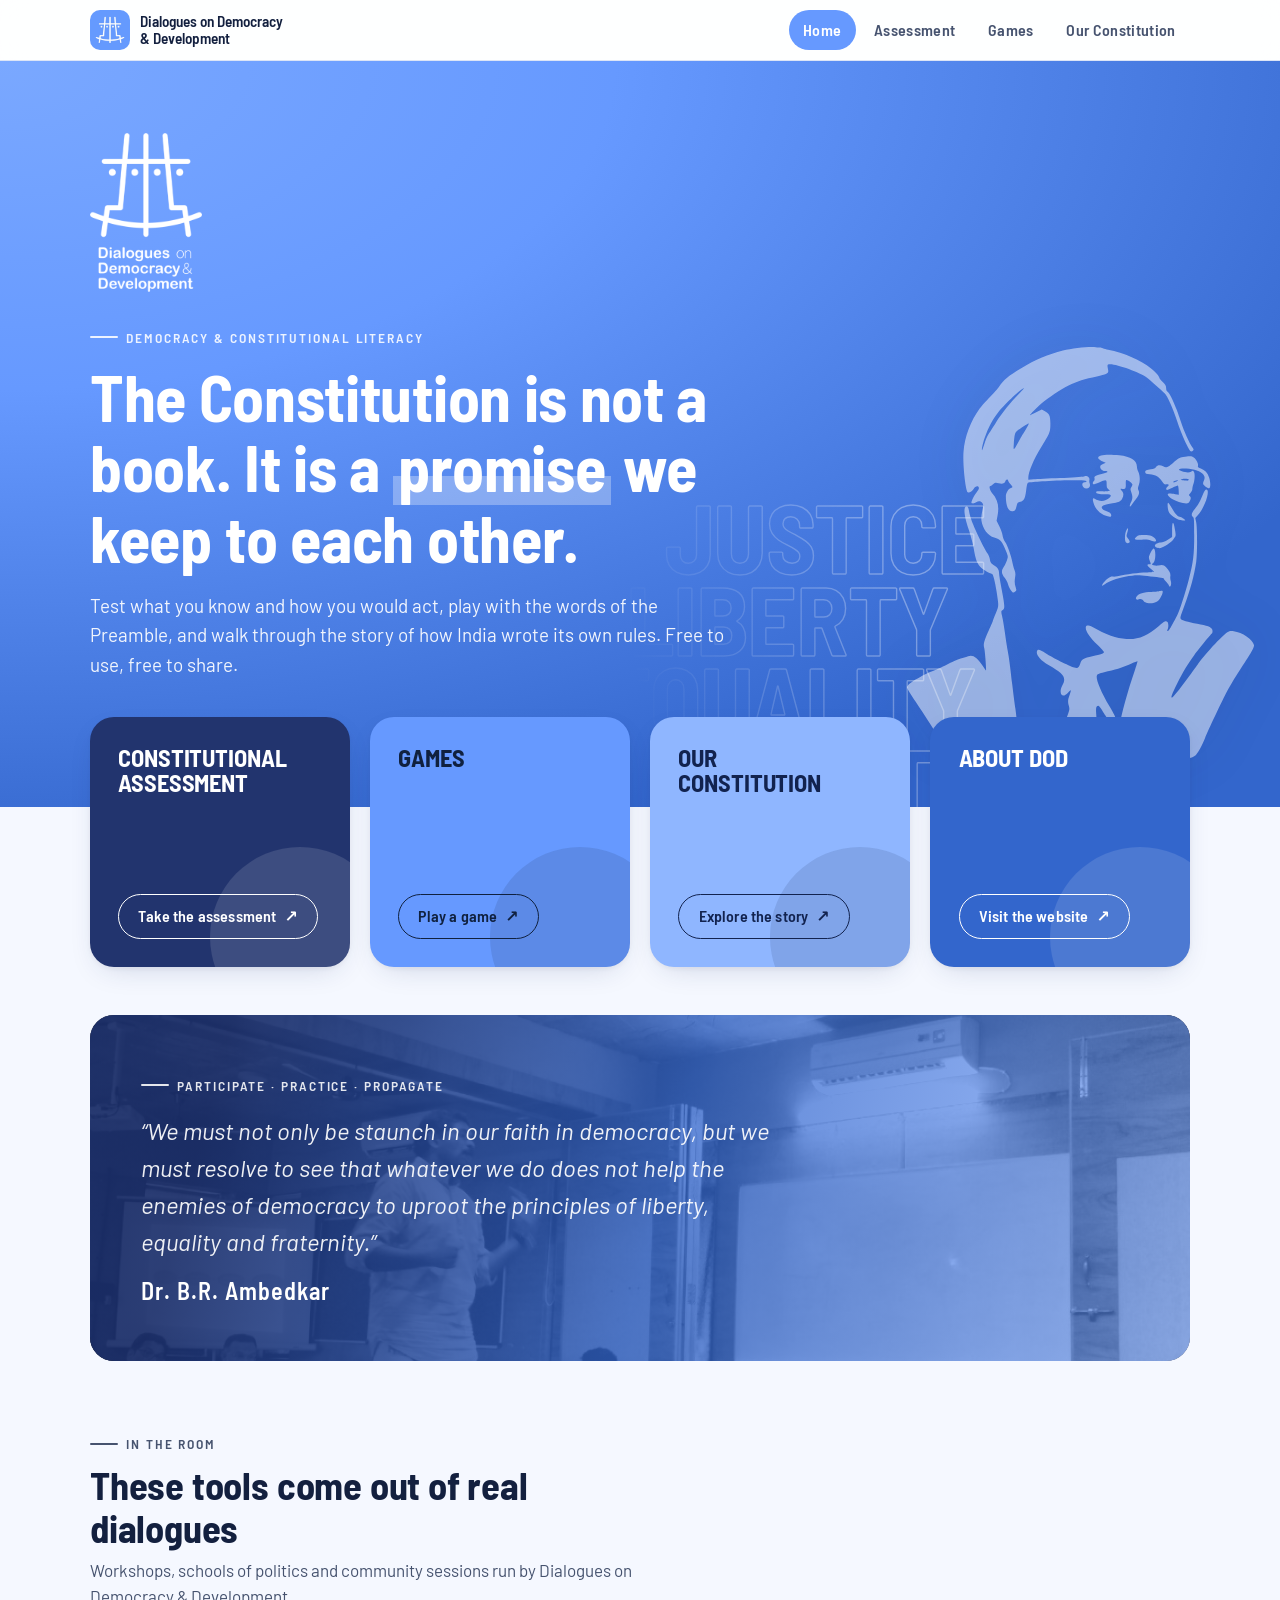
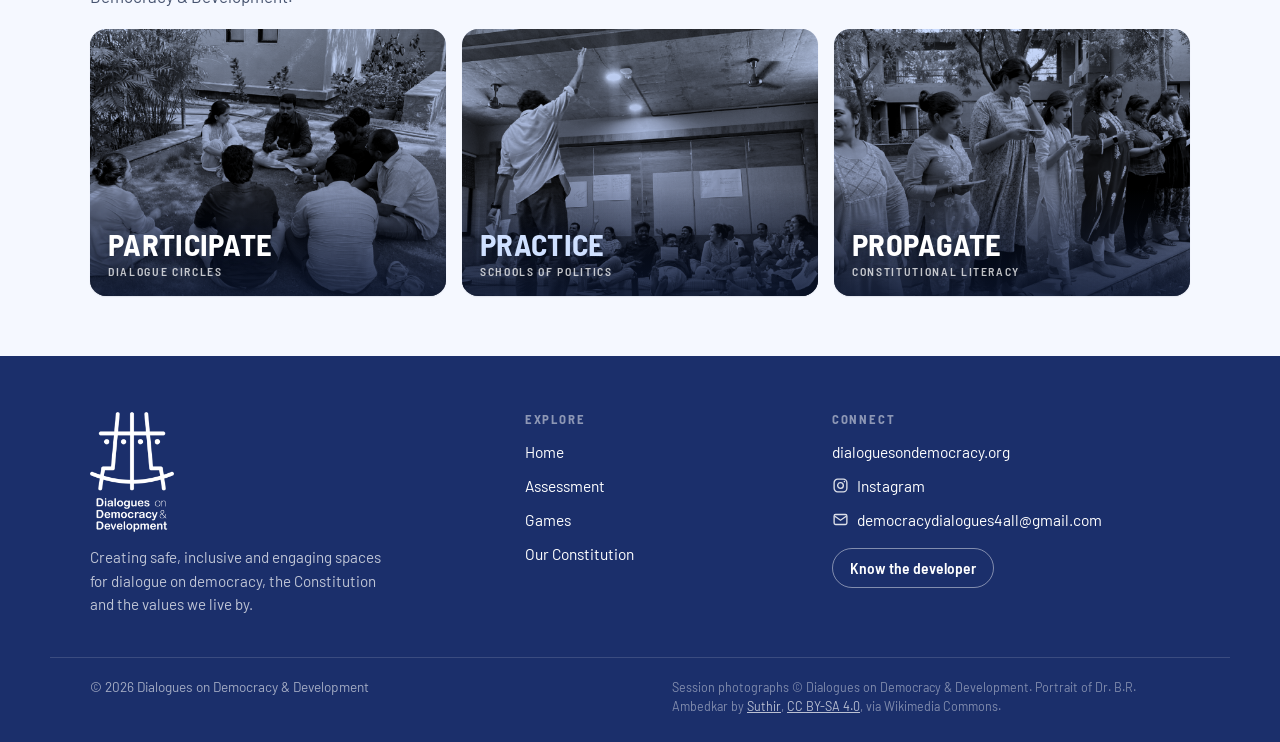
==== commit c60809b0: "Clean up the home tiles, quote band and developer heading - Quote band carries the quote alone; the " ====
--- a/index.html
+++ b/index.html
@@ -46,23 +46,19 @@
   <main class="wrap home-main">
     <div class="tiles">
       <a class="tile t-navy" href="assessment.html">
-        <h2>Constitutional<br>Assessment</h2>
-        <p>45 questions on rights, values and everyday choices, with a personal report at the end.</p>
+        <h2>Constitutional Assessment</h2>
         <span class="tile-cta">Take the assessment <span aria-hidden="true">↗</span></span>
       </a>
       <a class="tile t-blue" href="games.html">
         <h2>Games</h2>
-        <p>The Preamble crossword and the Constitution quiz, each in three levels.</p>
         <span class="tile-cta">Play a game <span aria-hidden="true">↗</span></span>
       </a>
       <a class="tile t-sky" href="constitution.html">
-        <h2>Our<br>Constitution</h2>
-        <p>The journey from 1946 to today, the people who wrote it, and how it has changed.</p>
+        <h2>Our Constitution</h2>
         <span class="tile-cta">Explore the story <span aria-hidden="true">↗</span></span>
       </a>
       <a class="tile t-deep" href="https://www.dialoguesondemocracy.org/" target="_blank" rel="noopener">
         <h2>About DoD</h2>
-        <p>Dialogue, training and educational material on democracy and constitutional values.</p>
         <span class="tile-cta">Visit the website <span aria-hidden="true">↗</span></span>
       </a>
     </div>
@@ -77,11 +73,6 @@
           “We must not only be staunch in our faith in democracy, but we must resolve to see that whatever we do does not help the enemies of democracy to uproot the principles of liberty, equality and fraternity.”
           <cite>Dr. B.R. Ambedkar</cite>
         </blockquote>
-        <div class="strip-stats">
-          <div><strong>299</strong><span>members wrote it</span></div>
-          <div><strong>2 yrs 11 m 18 d</strong><span>to draft it</span></div>
-          <div><strong>26 Jan 1950</strong><span>it became ours</span></div>
-        </div>
       </div>
     </section>
 
--- a/css/home.css
+++ b/css/home.css
@@ -15,8 +15,8 @@
 .tiles { display: grid; grid-template-columns: repeat(4, minmax(0, 1fr)); gap: clamp(14px, 1.6vw, 22px); }
 .tile {
   position: relative; overflow: hidden; isolation: isolate;
-  display: flex; flex-direction: column; gap: 12px;
-  min-height: clamp(260px, 26vw, 330px);
+  display: flex; flex-direction: column; gap: 18px;
+  min-height: clamp(200px, 20vw, 250px);
   border-radius: var(--r-lg); padding: clamp(20px, 2.2vw, 30px);
   text-decoration: none; box-shadow: var(--shadow-md);
   transition: transform .3s var(--ease), box-shadow .3s var(--ease);
@@ -34,9 +34,9 @@
 .tile:hover::after { transform: scale(1.45); }
 .tile h2 {
   font-family: var(--display); font-weight: 700; text-transform: uppercase;
-  font-size: clamp(1.5rem, 2.3vw, 2.1rem); line-height: 1.02; letter-spacing: -.01em;
+  font-size: clamp(1.35rem, 1.9vw, 1.85rem); line-height: 1.04; letter-spacing: -.005em;
+  text-wrap: balance; max-width: 12ch;
 }
-.tile p { font-size: .97rem; line-height: 1.45; opacity: .88; max-width: 30ch; }
 .tile-cta {
   margin-top: auto; align-self: flex-start;
   display: inline-flex; align-items: center; gap: .5em;
@@ -45,18 +45,13 @@
   font-family: var(--display); font-weight: 600; font-size: 1rem; letter-spacing: .01em;
   transition: background .25s, color .25s;
 }
-.tile:hover .tile-cta { background: currentColor; }
-.tile:hover .tile-cta span { color: inherit; }
+.tile:hover .tile-cta, .tile:focus-visible .tile-cta { background: var(--cta-on); color: var(--cta-ink); border-color: var(--cta-on); }
 
-/* Colour ways — the CTA fill flips to the tile's own background on hover. */
-.t-navy { background: #22346e; color: #fff; }
-.t-navy:hover .tile-cta { color: #22346e; }
-.t-blue { background: var(--brand); color: #10213f; }
-.t-blue:hover .tile-cta { color: var(--brand); }
-.t-sky { background: #8fb6ff; color: #12234f; }
-.t-sky:hover .tile-cta { color: #8fb6ff; }
-.t-deep { background: var(--brand-700); color: #fff; }
-.t-deep:hover .tile-cta { color: var(--brand-700); }
+/* Colour ways. --cta-on is the pill fill on hover, --cta-ink the text on it. */
+.t-navy { background: #22346e; color: #fff; --cta-on: #fff; --cta-ink: #22346e; }
+.t-blue { background: var(--brand); color: #10213f; --cta-on: #12234f; --cta-ink: #fff; }
+.t-sky { background: #8fb6ff; color: #12234f; --cta-on: #12234f; --cta-ink: #fff; }
+.t-deep { background: var(--brand-700); color: #fff; --cta-on: #fff; --cta-ink: var(--brand-700); }
 
 /* A duotone photo band, in the style of the DoD social posts:
    the photograph desaturated, the brand blue laid over it. */
@@ -72,14 +67,10 @@
   content: ""; position: absolute; inset: 0; z-index: -1;
   background: linear-gradient(105deg, rgba(27,47,107,.92) 12%, rgba(51,102,204,.78) 52%, rgba(102,153,255,.58) 100%);
 }
-.pb-inner { display: grid; grid-template-columns: minmax(0, 1.5fr) minmax(0, 1fr); gap: clamp(20px, 3vw, 48px); align-items: center; }
-.pb-inner .eyebrow { grid-column: 1 / -1; }
-.photo-band blockquote { margin: 0; font-size: clamp(1.05rem, 1.7vw, 1.3rem); font-style: italic; color: rgba(255,255,255,.92); line-height: 1.55; }
+.pb-inner { max-width: 64ch; }
+.pb-inner .eyebrow { margin-bottom: 16px; }
+.photo-band blockquote { margin: 0; font-size: clamp(1.1rem, 2vw, 1.5rem); font-style: italic; color: rgba(255,255,255,.92); line-height: 1.55; }
 .photo-band cite { display: block; margin-top: 12px; font-style: normal; font-family: var(--display); font-weight: 600; letter-spacing: .04em; color: #fff; }
-.strip-stats { display: grid; gap: 16px; }
-.strip-stats div { display: flex; flex-direction: column; border-left: 3px solid rgba(255,255,255,.55); padding-left: 14px; }
-.strip-stats strong { font-family: var(--display); font-weight: 700; font-size: 1.6rem; line-height: 1; color: #fff; }
-.strip-stats span { font-size: .92rem; color: rgba(255,255,255,.72); }
 
 /* Three photographs from DoD sessions, blue-framed like the posts. */
 .room { margin-top: clamp(34px, 5vw, 64px); }
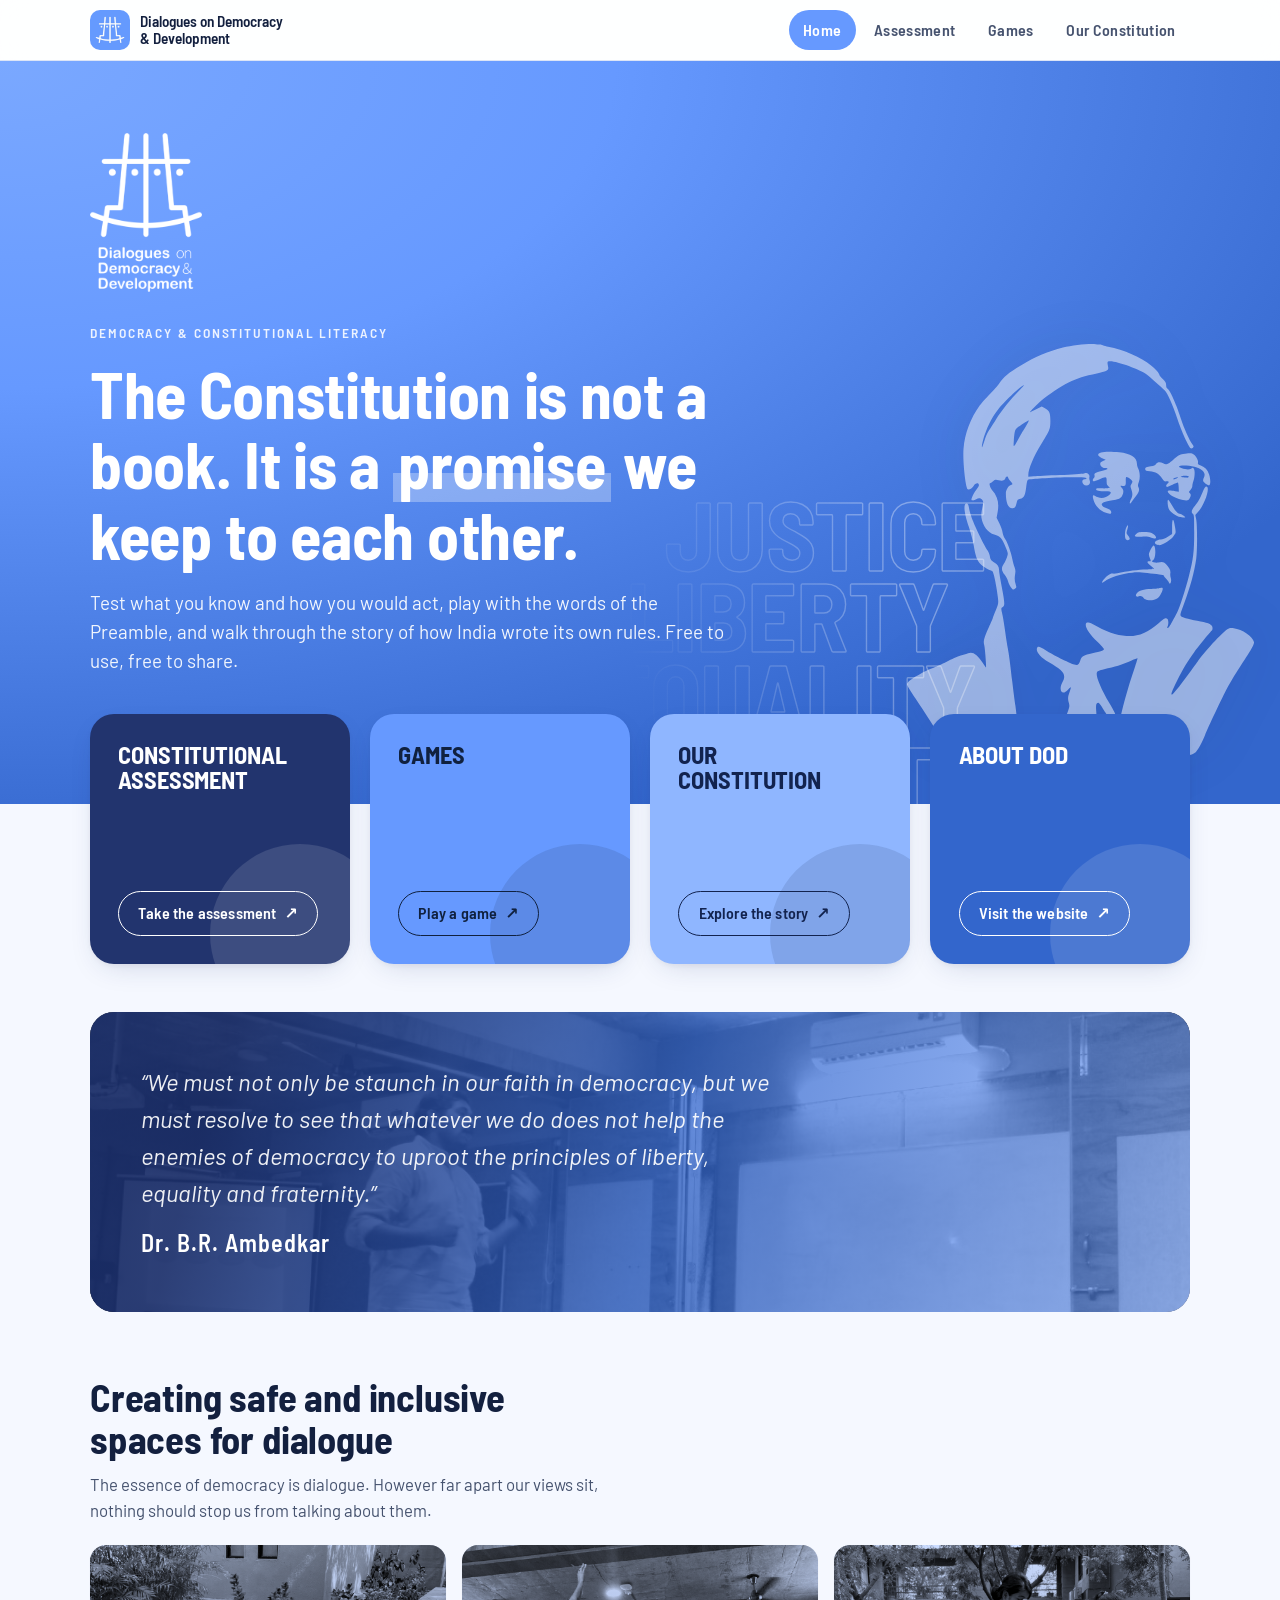
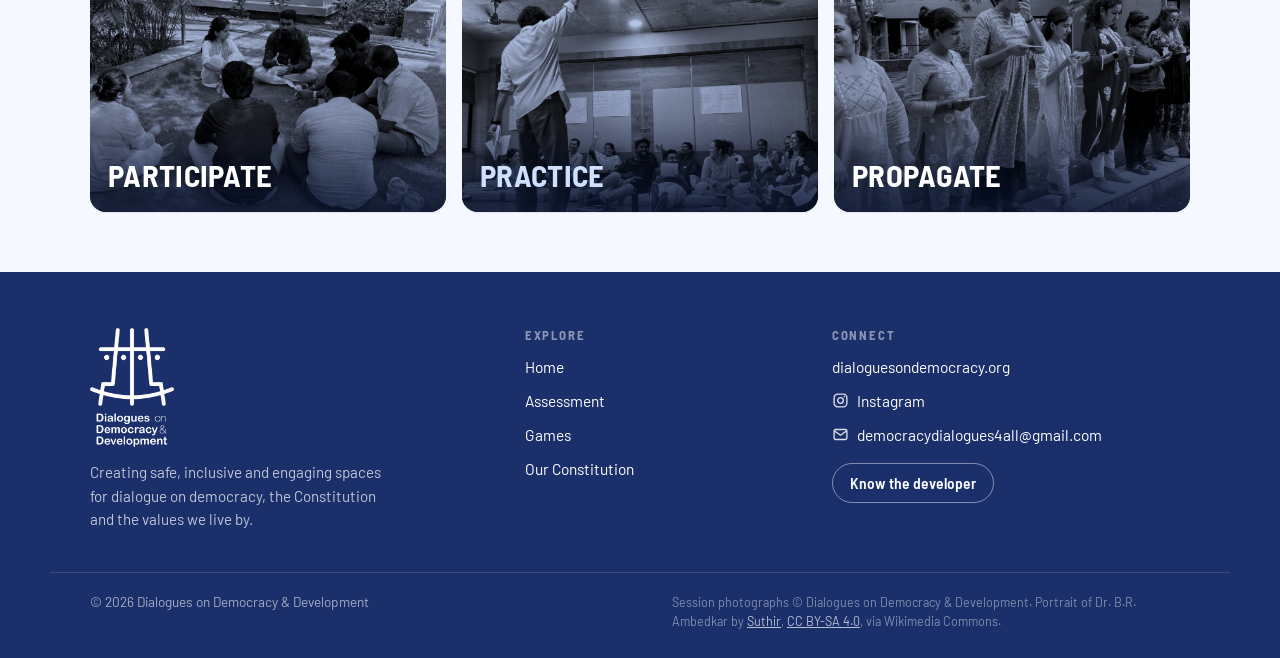
==== commit 24a58294: "Trim the labels and say something with the dialogue section - No dash before any eyebrow, and the on" ====
--- a/index.html
+++ b/index.html
@@ -68,7 +68,6 @@
         <img src="assets/photos/session-hall.jpg" alt="">
       </div>
       <div class="pb-inner">
-        <p class="eyebrow light">Participate · Practice · Propagate</p>
         <blockquote>
           “We must not only be staunch in our faith in democracy, but we must resolve to see that whatever we do does not help the enemies of democracy to uproot the principles of liberty, equality and fraternity.”
           <cite>Dr. B.R. Ambedkar</cite>
@@ -78,14 +77,13 @@
 
     <section class="room">
       <div class="room-head">
-        <p class="eyebrow">In the room</p>
-        <h2>These tools come out of real dialogues</h2>
-        <p>Workshops, schools of politics and community sessions run by Dialogues on Democracy &amp; Development.</p>
+        <h2>Creating safe and inclusive spaces for dialogue</h2>
+        <p>The essence of democracy is dialogue. However far apart our views sit, nothing should stop us from talking about them.</p>
       </div>
       <div class="room-strip">
-        <figure class="shot"><img src="assets/photos/circle-outdoors.jpg" alt="Participants sitting in a circle on the grass during a session" loading="lazy"><figcaption><span class="word">Participate</span><span class="sub">Dialogue circles</span></figcaption></figure>
-        <figure class="shot"><img src="assets/photos/hands-up.jpg" alt="A facilitator with a raised hand addressing a seated group" loading="lazy"><figcaption><span class="word">Practice</span><span class="sub">Schools of politics</span></figcaption></figure>
-        <figure class="shot"><img src="assets/photos/line-outdoors.jpg" alt="Participants standing in a line outdoors during an exercise" loading="lazy"><figcaption><span class="word">Propagate</span><span class="sub">Constitutional literacy</span></figcaption></figure>
+        <figure class="shot"><img src="assets/photos/circle-outdoors.jpg" alt="Participants sitting in a circle on the grass during a session" loading="lazy"><figcaption><span class="word">Participate</span></figcaption></figure>
+        <figure class="shot"><img src="assets/photos/hands-up.jpg" alt="A facilitator with a raised hand addressing a seated group" loading="lazy"><figcaption><span class="word">Practice</span></figcaption></figure>
+        <figure class="shot"><img src="assets/photos/line-outdoors.jpg" alt="Participants standing in a line outdoors during an exercise" loading="lazy"><figcaption><span class="word">Propagate</span></figcaption></figure>
       </div>
     </section>
   </main>
--- a/css/base.css
+++ b/css/base.css
@@ -93,7 +93,6 @@
   font-family: var(--display); font-weight: 600; text-transform: uppercase; letter-spacing: .14em; font-size: .85rem;
   color: var(--brand-700);
 }
-.eyebrow::before { content: ""; width: 28px; height: 2px; background: currentColor; border-radius: 2px; }
 .on-dark .eyebrow, .eyebrow.light { color: rgba(255,255,255,.88); }
 /* The four Preamble words, set as an outlined lettermark behind the content. */
 .hero-words {
--- a/css/home.css
+++ b/css/home.css
@@ -74,9 +74,9 @@
 
 /* Three photographs from DoD sessions, blue-framed like the posts. */
 .room { margin-top: clamp(34px, 5vw, 64px); }
-.room-head { max-width: 58ch; margin-bottom: 20px; }
-.room-head h2 { font-size: clamp(1.7rem, 3.2vw, 2.4rem); font-weight: 700; margin: 10px 0 8px; }
-.room-head p { color: var(--ink-2); }
+.room-head { max-width: 56ch; margin-bottom: 22px; }
+.room-head h2 { font-size: clamp(1.7rem, 3.2vw, 2.4rem); font-weight: 700; margin: 0 0 10px; text-wrap: balance; }
+.room-head p { color: var(--ink-2); font-size: 1.05rem; }
 .room-strip { display: grid; grid-template-columns: repeat(3, minmax(0, 1fr)); gap: 16px; }
 .shot {
   position: relative; margin: 0; overflow: hidden; isolation: isolate;
@@ -96,18 +96,13 @@
 .shot:hover::after { opacity: .25; }
 .shot figcaption {
   position: absolute; left: 0; right: 0; bottom: 0; z-index: 1;
-  display: flex; flex-direction: column; gap: 2px;
-  padding: 40px 18px 16px;
+  padding: 40px 18px 18px;
   background: linear-gradient(transparent, rgba(11, 22, 48, .78));
 }
 .shot .word {
   font-family: var(--display); font-weight: 700; text-transform: uppercase;
   font-size: clamp(1.5rem, 2.4vw, 2rem); line-height: 1; letter-spacing: .01em; color: #fff;
   text-shadow: 0 2px 18px rgba(11, 22, 48, .45);
-}
-.shot .sub {
-  font-family: var(--display); font-weight: 600; text-transform: uppercase;
-  letter-spacing: .14em; font-size: .74rem; color: rgba(255,255,255,.75);
 }
 /* the middle word picks up the brand blue, as in the posts */
 .shot:nth-child(2) .word { color: #cfe0ff; }
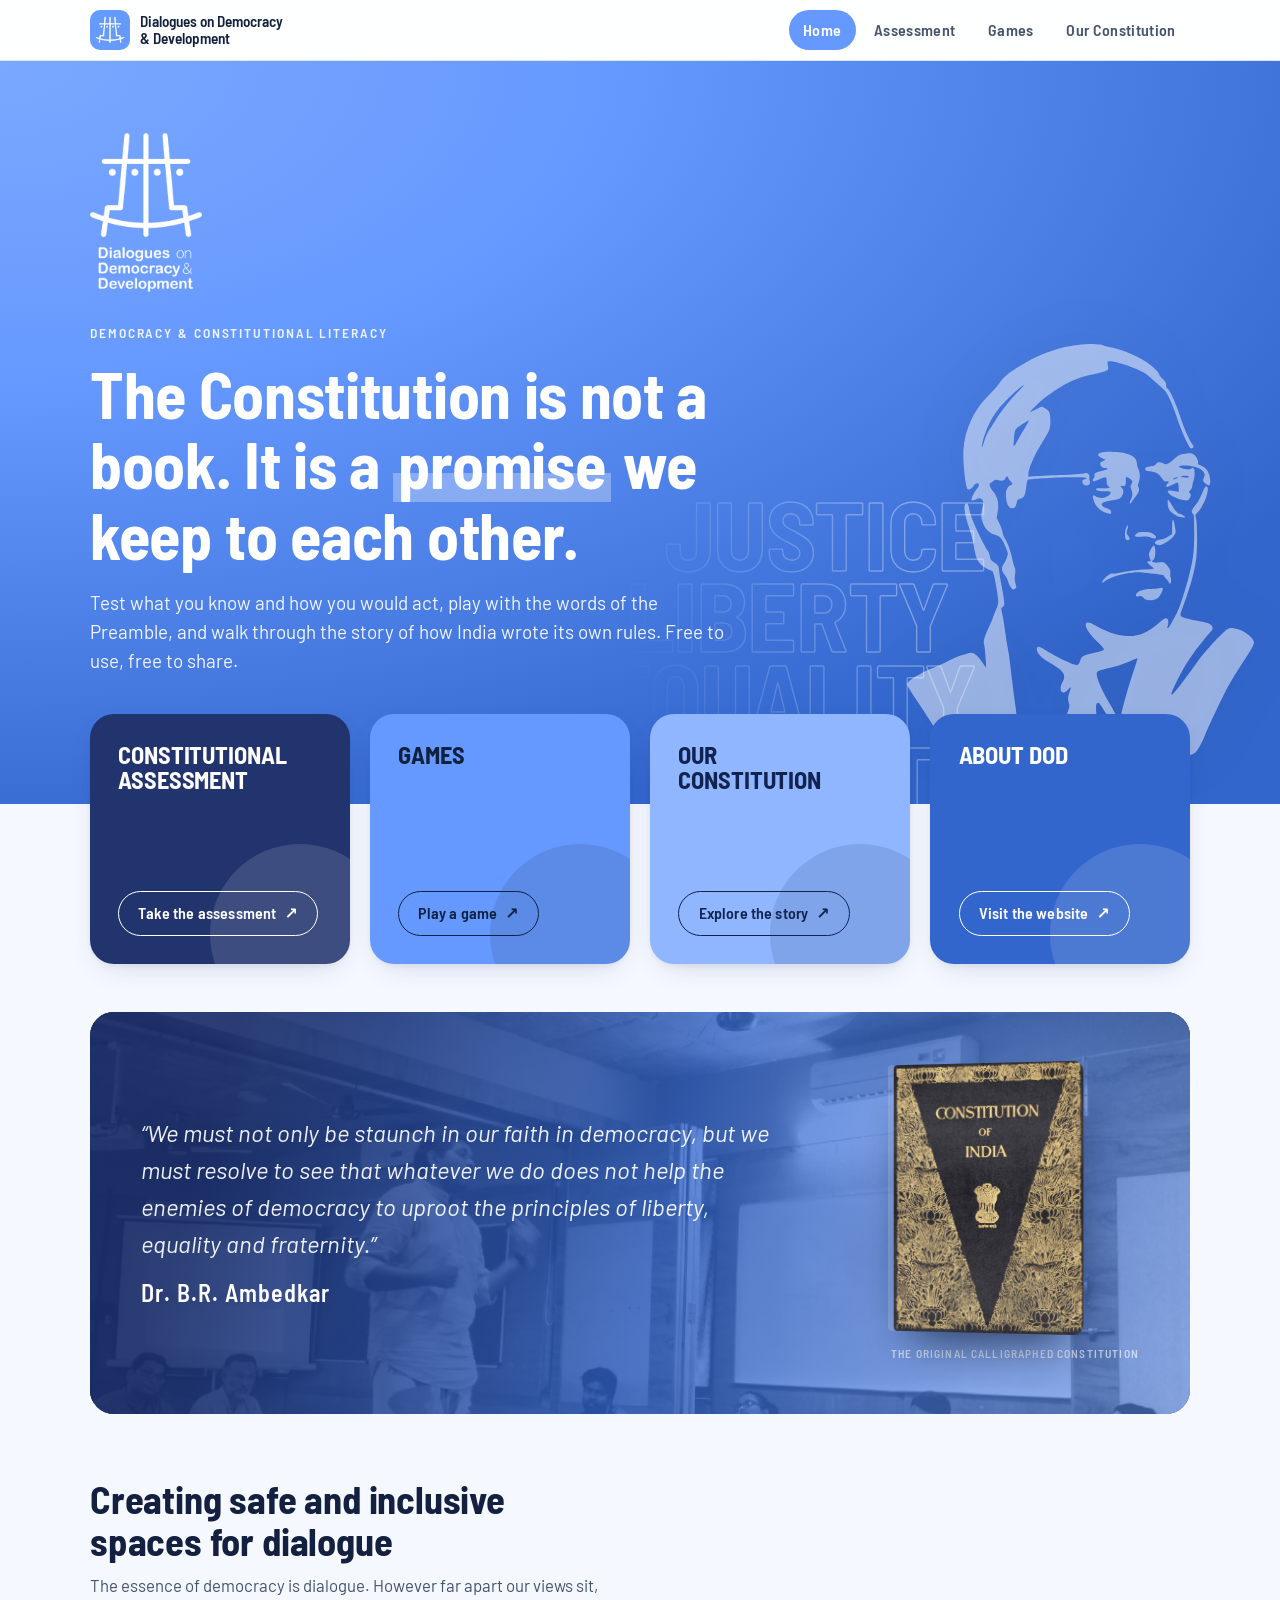
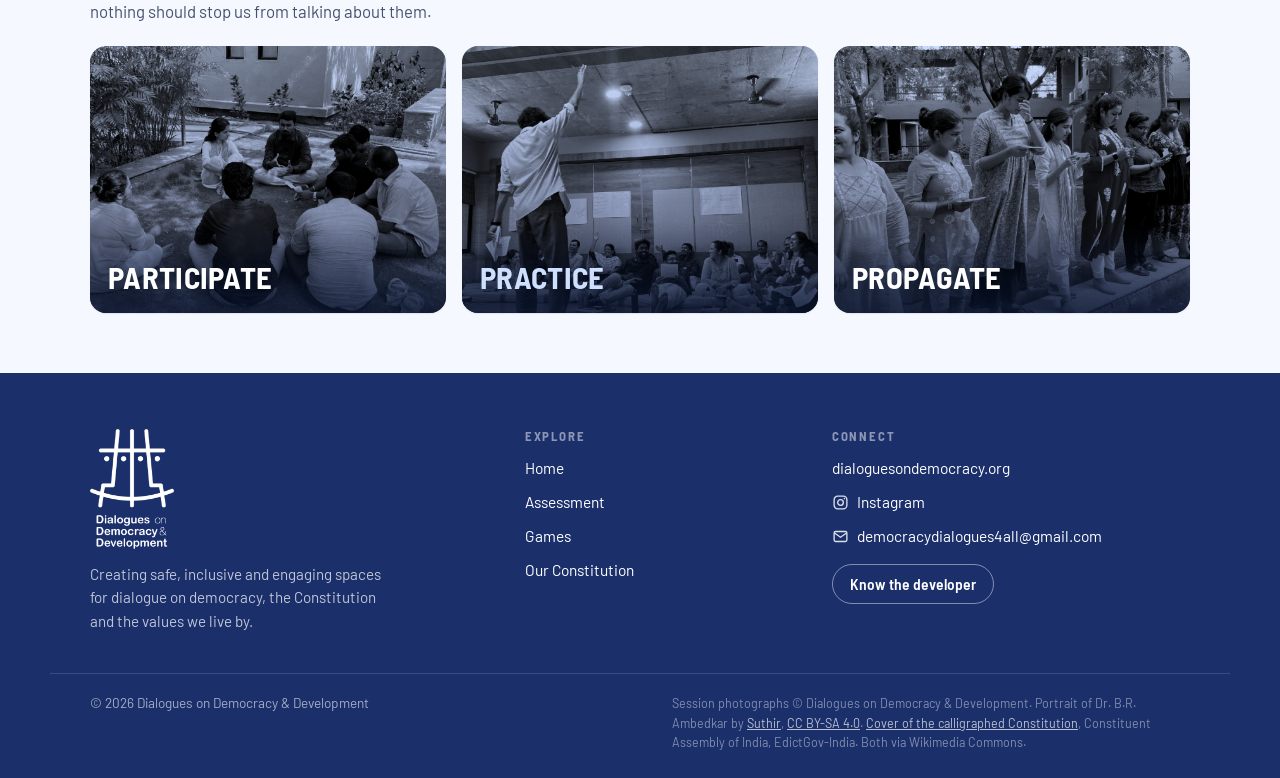
==== commit 2af1511f: "Add the debates playlist, the Drafting Committee photo and the Constitution cover - All forty Consti" ====
--- a/index.html
+++ b/index.html
@@ -67,6 +67,10 @@
       <div class="pb-media" aria-hidden="true">
         <img src="assets/photos/session-hall.jpg" alt="">
       </div>
+      <figure class="pb-cover">
+        <img src="assets/constitution-cover.jpg" alt="The cover of the original calligraphed Constitution of India" loading="lazy">
+        <figcaption>The original calligraphed Constitution</figcaption>
+      </figure>
       <div class="pb-inner">
         <blockquote>
           “We must not only be staunch in our faith in democracy, but we must resolve to see that whatever we do does not help the enemies of democracy to uproot the principles of liberty, equality and fraternity.”
@@ -117,7 +121,7 @@
     </div>
     <div class="wrap foot-base">
       <small>&copy; 2026 Dialogues on Democracy &amp; Development</small>
-      <small class="attrib">Session photographs &copy; Dialogues on Democracy &amp; Development. Portrait of Dr. B.R. Ambedkar by <a href="https://commons.wikimedia.org/wiki/File:B._R._Ambedkar.svg" target="_blank" rel="noopener">Suthir</a>, <a href="https://creativecommons.org/licenses/by-sa/4.0" target="_blank" rel="noopener">CC BY-SA 4.0</a>, via Wikimedia Commons.</small>
+      <small class="attrib">Session photographs &copy; Dialogues on Democracy &amp; Development. Portrait of Dr. B.R. Ambedkar by <a href="https://commons.wikimedia.org/wiki/File:B._R._Ambedkar.svg" target="_blank" rel="noopener">Suthir</a>, <a href="https://creativecommons.org/licenses/by-sa/4.0" target="_blank" rel="noopener">CC BY-SA 4.0</a>. <a href="https://commons.wikimedia.org/wiki/File:Constitution_of_India_(calligraphic)_Cover.png" target="_blank" rel="noopener">Cover of the calligraphed Constitution</a>, Constituent Assembly of India, EdictGov-India. Both via Wikimedia Commons.</small>
     </div>
   </footer>
 </body>
--- a/css/home.css
+++ b/css/home.css
@@ -60,7 +60,23 @@
   margin: clamp(28px, 4vw, 48px) 0 0;
   border-radius: var(--r-lg); background: var(--brand-900);
   padding: clamp(26px, 4vw, 52px);
+  display: grid; grid-template-columns: minmax(0, 1fr) auto; gap: clamp(24px, 4vw, 56px); align-items: center;
 }
+/* The calligraphed cover, standing like a book beside the quote. */
+.pb-cover { order: 2; margin: 0; text-align: center; }
+.pb-cover img {
+  width: clamp(140px, 15vw, 210px); height: auto; display: block;
+  border-radius: 4px 10px 10px 4px;
+  box-shadow: -6px 0 0 rgba(255,255,255,.14), 0 24px 46px -20px rgba(3, 10, 28, .75);
+  transform: perspective(900px) rotateY(-9deg);
+  transition: transform .6s var(--ease), box-shadow .6s var(--ease);
+}
+.photo-band:hover .pb-cover img { transform: perspective(900px) rotateY(-4deg) translateY(-4px); }
+.pb-cover figcaption {
+  margin-top: 12px; font-family: var(--display); font-weight: 600; letter-spacing: .1em;
+  text-transform: uppercase; font-size: .72rem; color: rgba(255,255,255,.62);
+}
+.pb-inner { order: 1; }
 .pb-media { position: absolute; inset: 0; z-index: -2; }
 .pb-media img { width: 100%; height: 100%; object-fit: cover; object-position: center 40%; filter: grayscale(1) contrast(1.12) brightness(1.02); }
 .photo-band::after {
@@ -109,7 +125,12 @@
 
 @media (max-width: 1000px) {
   .tiles { grid-template-columns: repeat(2, minmax(0, 1fr)); }
-  .pb-inner { grid-template-columns: 1fr; }
+}
+@media (max-width: 760px) {
+  .photo-band { grid-template-columns: 1fr; }
+  .pb-cover { order: 1; justify-self: start; text-align: left; }
+  .pb-cover img { width: 120px; }
+  .pb-inner { order: 2; }
 }
 @media (max-width: 700px) {
   .room-strip { grid-template-columns: 1fr; }
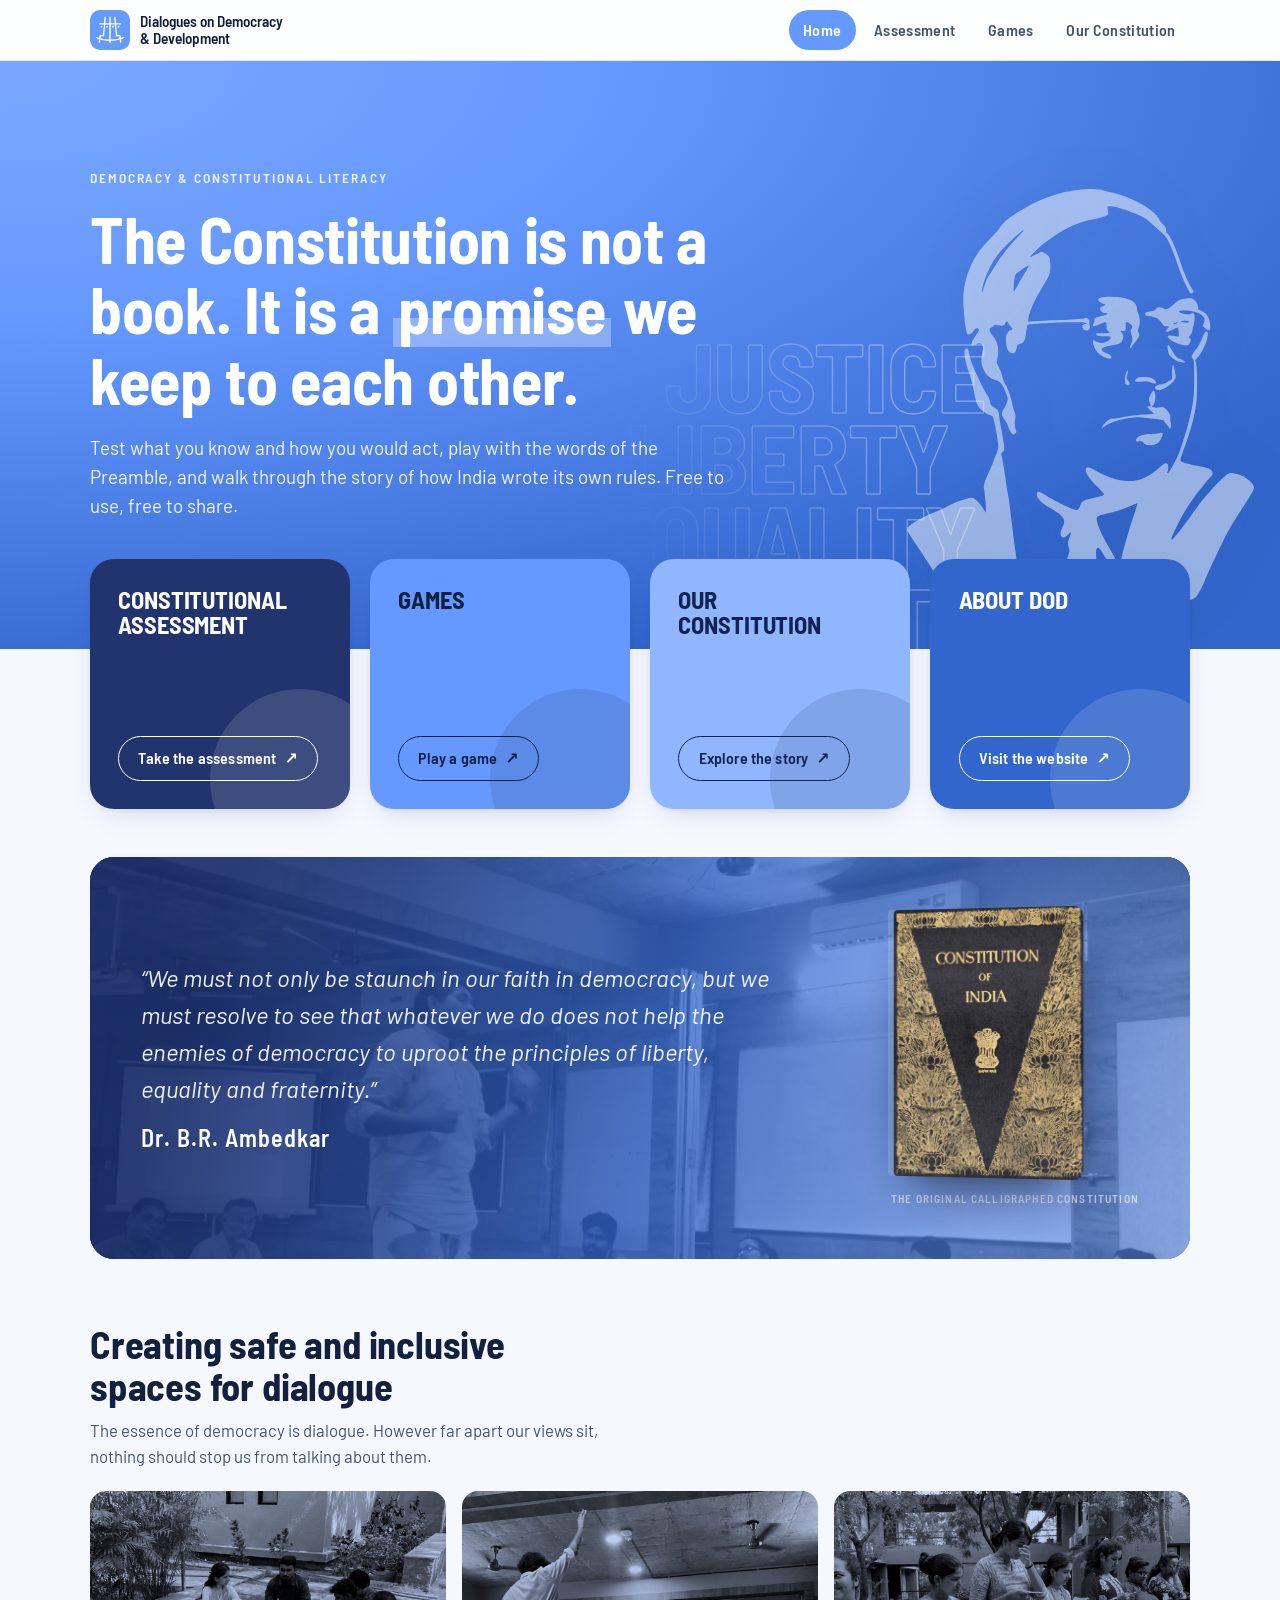
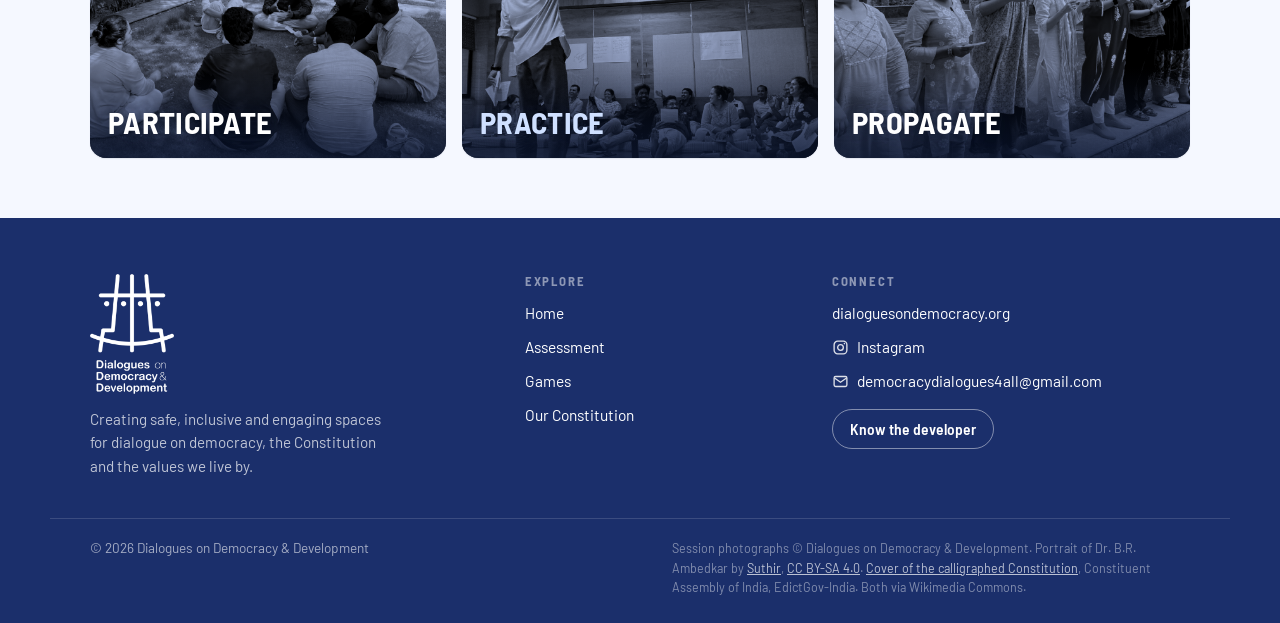
==== commit ffd4ac5c: "Drop the duplicate logo from the home hero Co-Authored-By: Claude Opus 5 <noreply@anthropic.com>" ====
--- a/index.html
+++ b/index.html
@@ -36,7 +36,6 @@
     <div class="hero-words" aria-hidden="true"><span>Justice</span><span>Liberty</span><span>Equality</span><span>Fraternity</span></div>
       <div class="hero-figure" aria-hidden="true"><img src="assets/ambedkar-portrait.svg" alt=""></div>
     <div class="wrap">
-      <img class="hero-logo" src="assets/logo-wordmark-white.png" alt="Dialogues on Democracy &amp; Development">
       <p class="eyebrow light">Democracy &amp; Constitutional Literacy</p>
       <h1>The Constitution is not a book. It is a <em>promise</em> we keep to each other.</h1>
       <p class="lede">Test what you know and how you would act, play with the words of the Preamble, and walk through the story of how India wrote its own rules. Free to use, free to share.</p>
--- a/css/home.css
+++ b/css/home.css
@@ -3,9 +3,8 @@
 .home-hero {
   position: relative; overflow: hidden; isolation: isolate;
   background: radial-gradient(120% 110% at 0% 0%, #7aa8ff 0%, var(--brand) 40%, var(--brand-700) 100%);
-  color: #fff; padding: clamp(34px, 6vw, 72px) 0 clamp(70px, 10vw, 128px);
+  color: #fff; padding: clamp(48px, 8vw, 104px) 0 clamp(70px, 10vw, 128px);
 }
-.home-hero .hero-logo { width: clamp(84px, 9vw, 112px); margin-bottom: 26px; }
 .home-hero h1 { font-size: clamp(2.2rem, 5.2vw, 4rem); font-weight: 700; margin: 14px 0 18px; max-width: 20ch; }
 .home-hero h1 em { font-style: normal; background: linear-gradient(transparent 62%, rgba(255,255,255,.3) 62%); padding: 0 .08em; }
 .home-hero .lede { font-size: clamp(1.02rem, 1.6vw, 1.18rem); color: rgba(255,255,255,.92); max-width: 58ch; }
